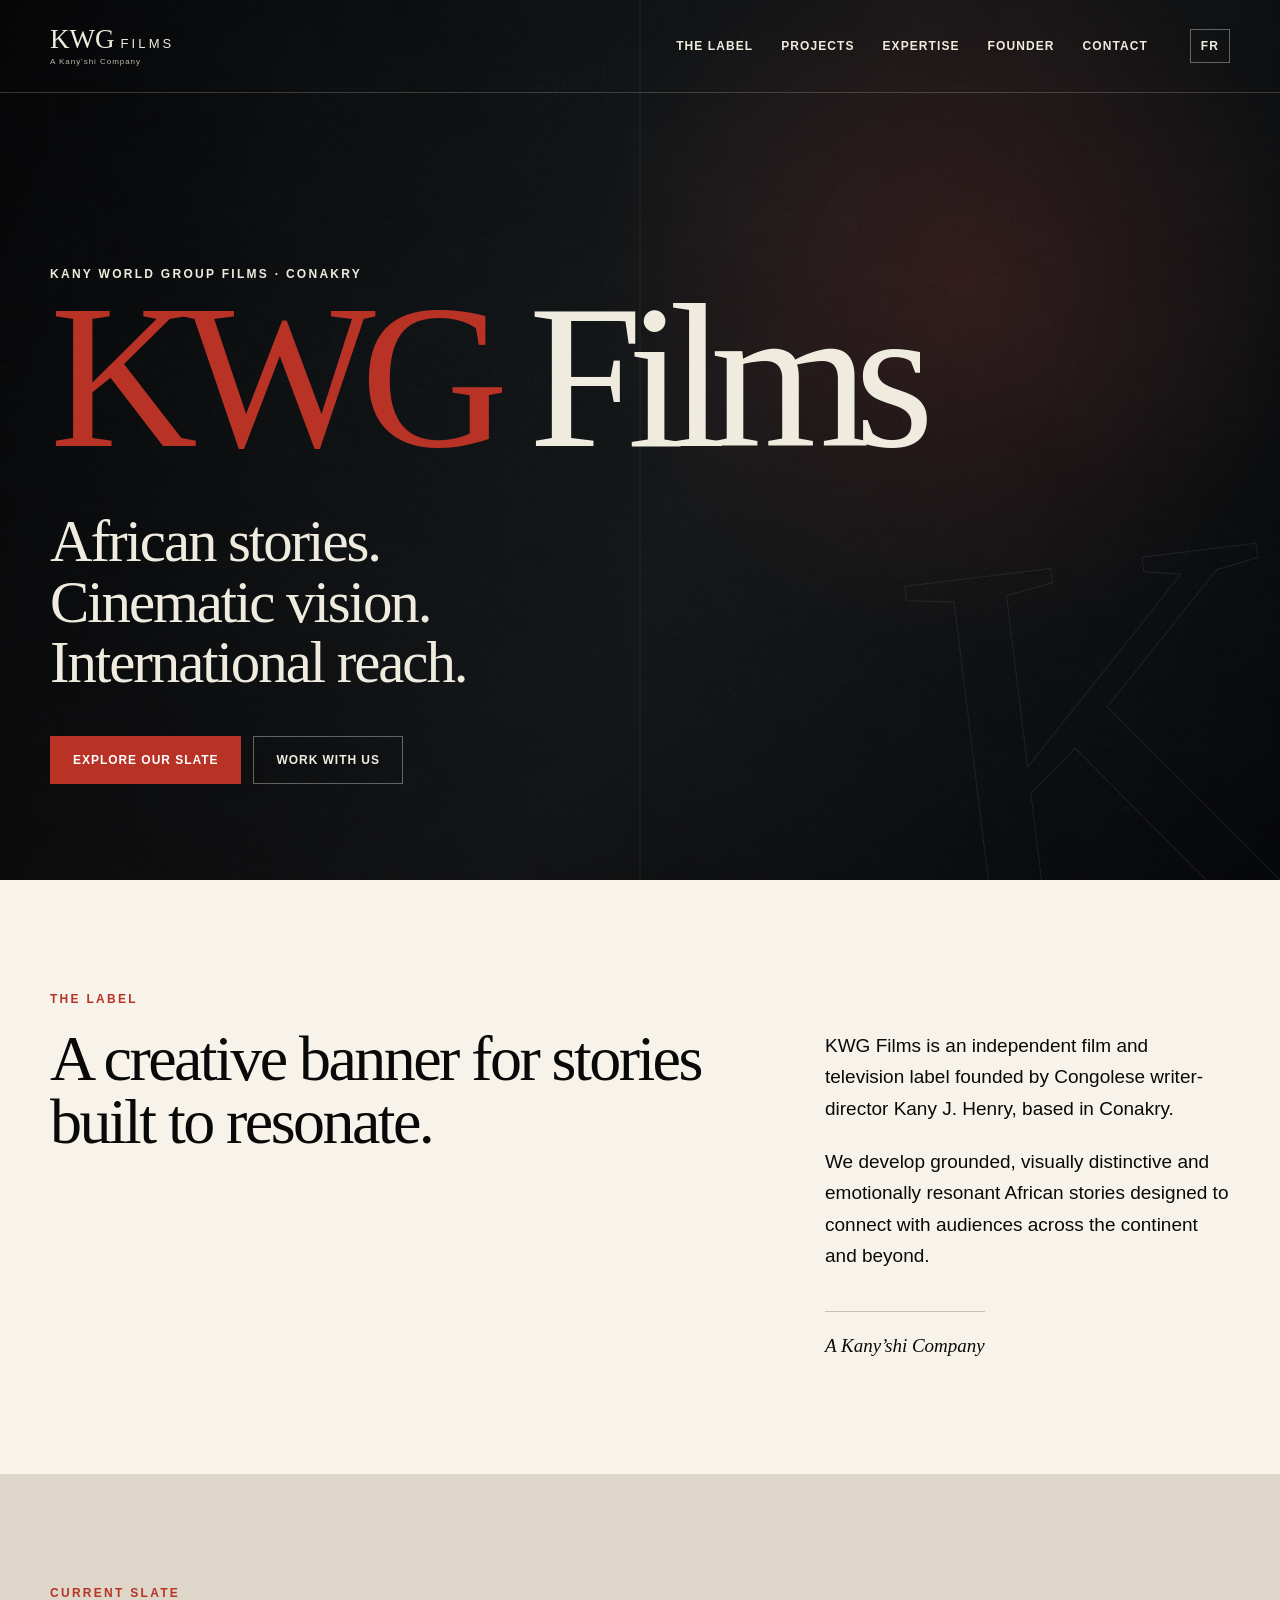
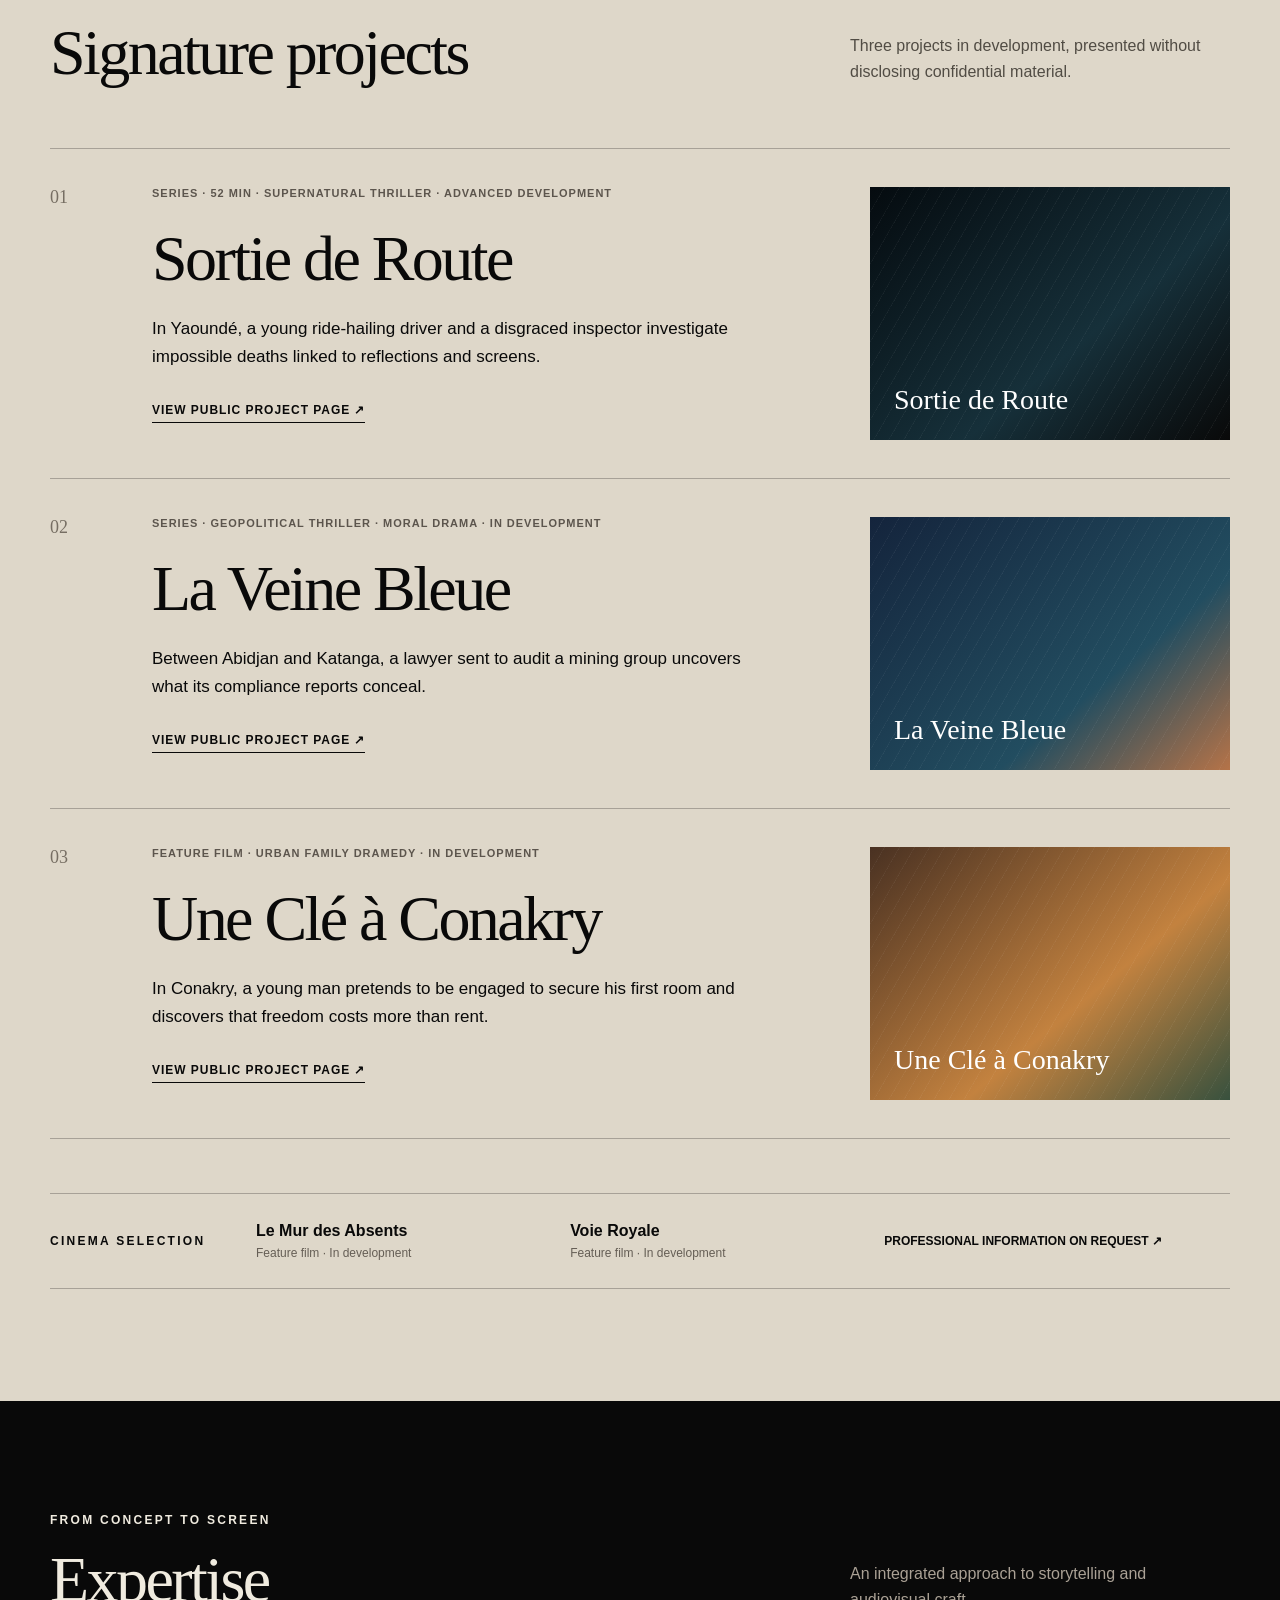
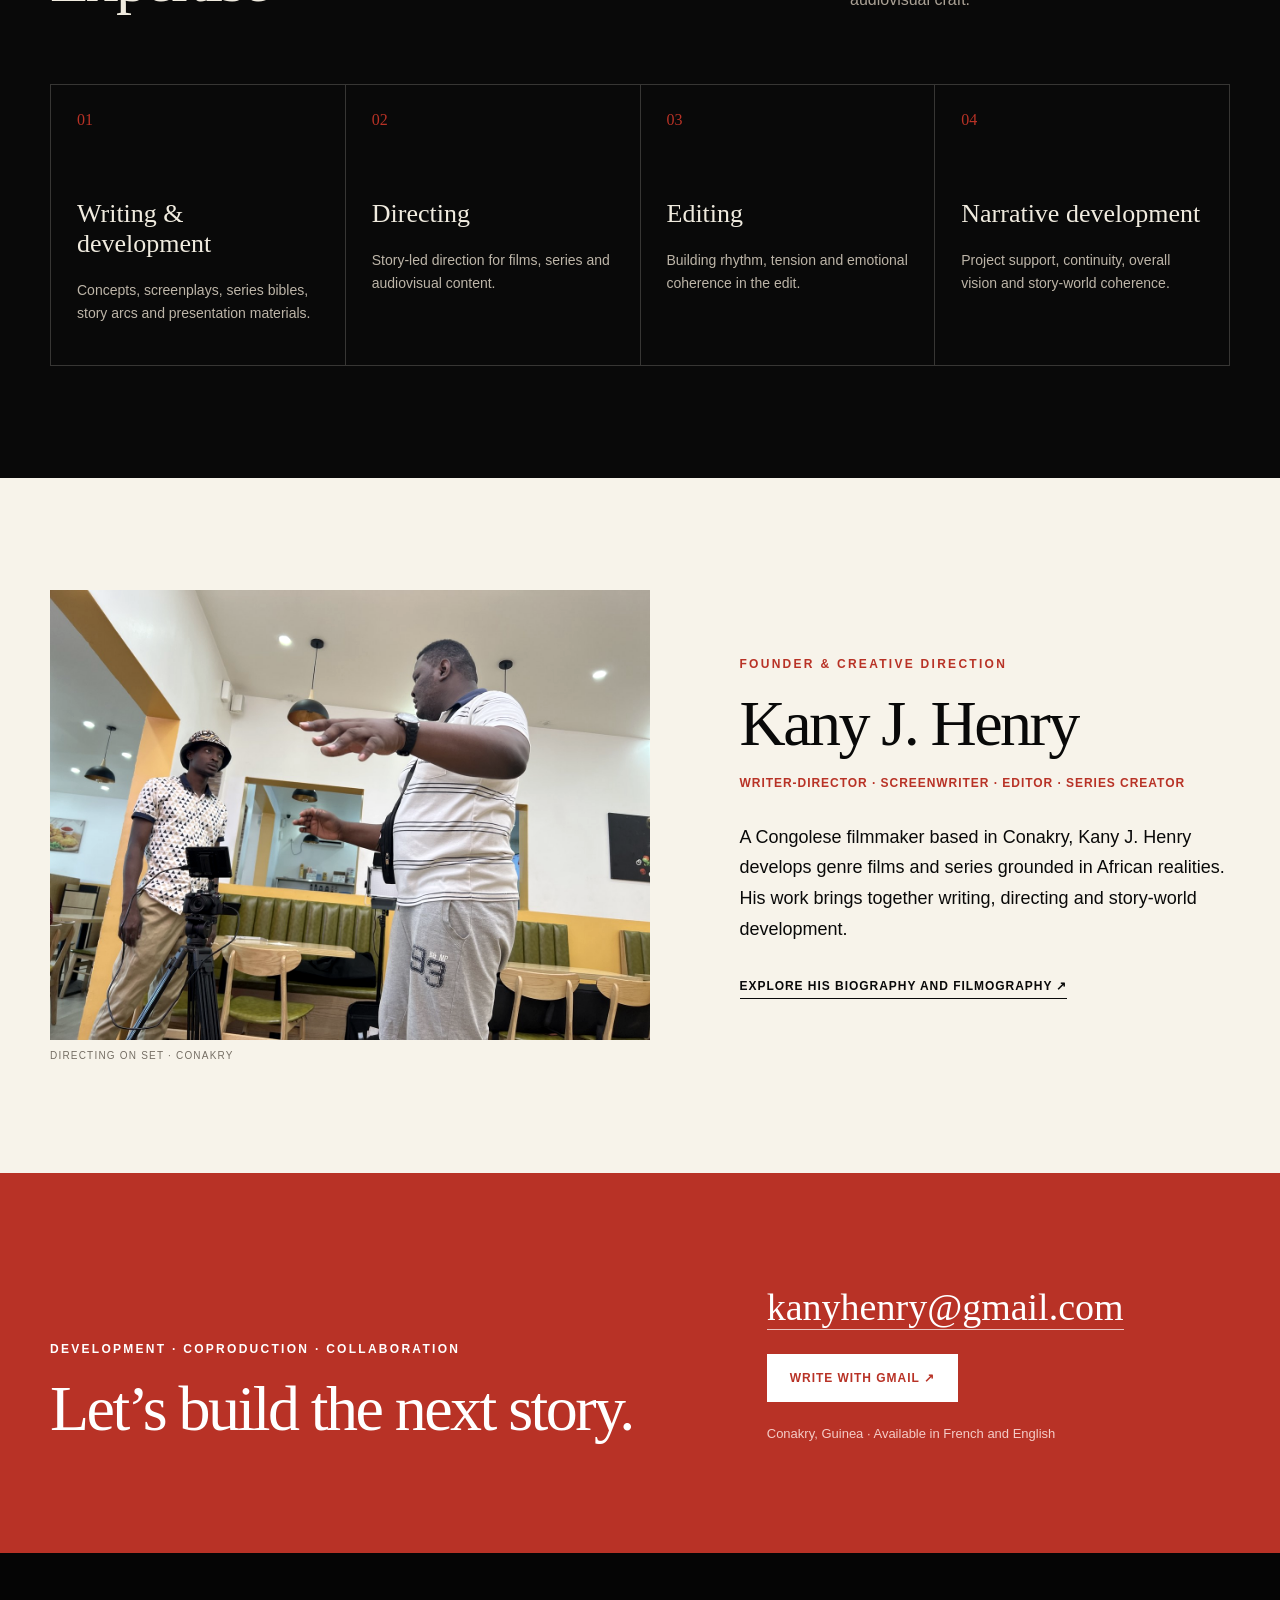
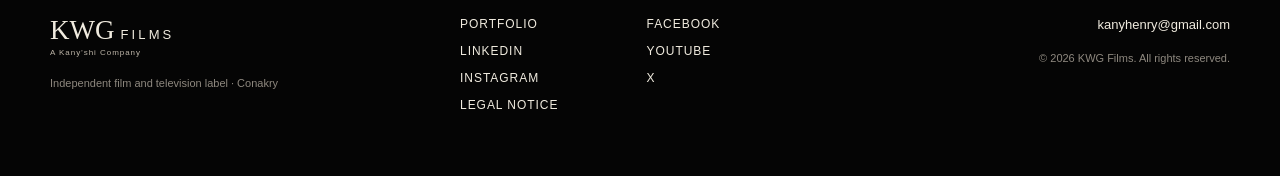
==== en/index.html @ 5e1394cd "Launch KWG Films official website" ====
<!doctype html>
<html lang="en">
<head>
  <meta charset="utf-8"><meta name="viewport" content="width=device-width,initial-scale=1">
  <title>KWG Films — African stories, cinematic vision</title>
  <meta name="description" content="Independent film and television label founded by Kany J. Henry in Conakry. Series, feature films and story development.">
  <link rel="canonical" href="https://kwgfilms.github.io/en/"><link rel="alternate" hreflang="fr" href="https://kwgfilms.github.io/"><link rel="alternate" hreflang="en" href="https://kwgfilms.github.io/en/"><link rel="alternate" hreflang="x-default" href="https://kwgfilms.github.io/">
  <meta property="og:title" content="KWG Films"><meta property="og:description" content="African stories. Cinematic vision. International reach."><meta property="og:type" content="website"><meta property="og:url" content="https://kwgfilms.github.io/en/"><meta property="og:image" content="https://kwgfilms.github.io/public/images/dark-texture.jpg"><meta property="og:locale" content="en_US"><meta name="twitter:card" content="summary_large_image">
  <link rel="icon" href="/favicon.svg" type="image/svg+xml"><link rel="stylesheet" href="/styles.css"><script defer src="/script.js"></script>
</head>
<body>
  <a class="skip-link" href="#main">Skip to content</a>
  <header class="site-header"><div class="shell nav-wrap"><a class="brand" href="/en/" aria-label="KWG Films"><strong>KWG</strong><span>FILMS</span><em>A Kany’shi Company</em></a><nav aria-label="Main navigation"><a href="#studio">The label</a><a href="#projects">Projects</a><a href="#expertise">Expertise</a><a href="#founder">Founder</a><a href="#contact">Contact</a></nav><a class="language" href="/" lang="fr">FR</a><button class="nav-toggle" type="button" aria-expanded="false" aria-controls="mobile-menu" aria-label="Open menu">☰</button></div><div class="mobile-menu" id="mobile-menu" hidden><a href="#studio">The label</a><a href="#projects">Projects</a><a href="#expertise">Expertise</a><a href="#founder">Founder</a><a href="#contact">Contact</a></div></header>
  <main id="main">
    <section class="hero"><div class="hero-grain" aria-hidden="true"></div><div class="shell hero-inner"><p class="eyebrow">Kany World Group Films · Conakry</p><h1><span>KWG</span> Films</h1><p class="hero-statement">African stories.<br>Cinematic vision.<br>International reach.</p><div class="hero-actions"><a class="button button-primary" href="#projects">Explore our slate</a><a class="button button-ghost" href="#contact">Work with us</a></div></div><div class="hero-mark" aria-hidden="true">K</div></section>
    <section class="intro section" id="studio"><div class="shell split-heading"><div><p class="eyebrow red">The label</p><h2>A creative banner for stories built to resonate.</h2></div><div class="intro-copy"><p>KWG Films is an independent film and television label founded by Congolese writer-director Kany J. Henry, based in Conakry.</p><p>We develop grounded, visually distinctive and emotionally resonant African stories designed to connect with audiences across the continent and beyond.</p><span class="signature">A Kany’shi Company</span></div></div></section>
    <section class="projects section" id="projects"><div class="shell"><div class="section-head"><div><p class="eyebrow red">Current slate</p><h2>Signature projects</h2></div><p>Three projects in development, presented without disclosing confidential material.</p></div><div class="project-list">
      <article class="project-card route"><div class="project-number">01</div><div class="project-content"><p class="project-meta">Series · 52 min · Supernatural thriller · Advanced development</p><h3>Sortie de Route</h3><p>In Yaoundé, a young ride-hailing driver and a disgraced inspector investigate impossible deaths linked to reflections and screens.</p><a href="https://kany4real.github.io/en/projects/sortie-de-route/">View public project page ↗</a></div><div class="project-art" aria-hidden="true"><span>Sortie de Route</span></div></article>
      <article class="project-card veine"><div class="project-number">02</div><div class="project-content"><p class="project-meta">Series · Geopolitical thriller · Moral drama · In development</p><h3>La Veine Bleue</h3><p>Between Abidjan and Katanga, a lawyer sent to audit a mining group uncovers what its compliance reports conceal.</p><a href="https://kany4real.github.io/en/projects/la-veine-bleue/">View public project page ↗</a></div><div class="project-art" aria-hidden="true"><span>La Veine Bleue</span></div></article>
      <article class="project-card conakry"><div class="project-number">03</div><div class="project-content"><p class="project-meta">Feature film · Urban family dramedy · In development</p><h3>Une Clé à Conakry</h3><p>In Conakry, a young man pretends to be engaged to secure his first room and discovers that freedom costs more than rent.</p><a href="https://kany4real.github.io/en/projects/une-cle-a-conakry/">View public project page ↗</a></div><div class="project-art" aria-hidden="true"><span>Une Clé à Conakry</span></div></article>
    </div><div class="secondary-slate"><p class="eyebrow">Cinema selection</p><div><strong>Le Mur des Absents</strong><span>Feature film · In development</span></div><div><strong>Voie Royale</strong><span>Feature film · In development</span></div><a href="mailto:kanyhenry@gmail.com?subject=Professional%20enquiry%20—%20KWG%20Films">Professional information on request ↗</a></div></div></section>
    <section class="expertise section" id="expertise"><div class="shell"><div class="section-head light"><div><p class="eyebrow">From concept to screen</p><h2>Expertise</h2></div><p>An integrated approach to storytelling and audiovisual craft.</p></div><div class="expertise-grid"><article><span>01</span><h3>Writing & development</h3><p>Concepts, screenplays, series bibles, story arcs and presentation materials.</p></article><article><span>02</span><h3>Directing</h3><p>Story-led direction for films, series and audiovisual content.</p></article><article><span>03</span><h3>Editing</h3><p>Building rhythm, tension and emotional coherence in the edit.</p></article><article><span>04</span><h3>Narrative development</h3><p>Project support, continuity, overall vision and story-world coherence.</p></article></div></div></section>
    <section class="founder section" id="founder"><div class="shell founder-grid"><figure class="founder-image"><img src="/public/images/kany-on-set.jpg" alt="Kany J. Henry directing a scene on set"><figcaption>Directing on set · Conakry</figcaption></figure><div class="founder-copy"><p class="eyebrow red">Founder & creative direction</p><h2>Kany J. Henry</h2><p class="founder-role">Writer-director · Screenwriter · Editor · Series creator</p><p>A Congolese filmmaker based in Conakry, Kany J. Henry develops genre films and series grounded in African realities. His work brings together writing, directing and story-world development.</p><a class="text-link" href="https://kany4real.github.io/en/about/">Explore his biography and filmography ↗</a></div></div></section>
    <section class="contact section" id="contact"><div class="shell contact-grid"><div><p class="eyebrow">Development · Coproduction · Collaboration</p><h2>Let’s build the next story.</h2></div><div class="contact-actions"><a class="contact-mail" href="mailto:kanyhenry@gmail.com">kanyhenry@gmail.com</a><a class="button button-light" href="https://mail.google.com/mail/?view=cm&fs=1&to=kanyhenry@gmail.com" target="_blank" rel="noreferrer">Write with Gmail ↗</a><p>Conakry, Guinea · Available in French and English</p></div></div></section>
  </main>
  <footer><div class="shell footer-grid"><div><a class="brand footer-brand" href="/en/"><strong>KWG</strong><span>FILMS</span><em>A Kany’shi Company</em></a><p>Independent film and television label · Conakry</p></div><div class="footer-links"><a href="https://kany4real.github.io/en/">Portfolio</a><a href="https://www.facebook.com/kany4real/">Facebook</a><a href="https://www.linkedin.com/in/kanyjhenry/">LinkedIn</a><a href="https://www.youtube.com/@kany4real">YouTube</a><a href="https://www.instagram.com/kany4real/">Instagram</a><a href="https://x.com/kany4real">X</a><a href="/en/legal/">Legal notice</a></div><div class="footer-meta"><a href="mailto:kanyhenry@gmail.com">kanyhenry@gmail.com</a><p>© 2026 KWG Films. All rights reserved.</p></div></div></footer>
</body>
</html>
---- styles.css ----
:root { --ink:#090909; --coal:#121212; --ivory:#f0ebdf; --paper:#f7f3ea; --red:#b83226; --copper:#b57348; --line:rgba(240,235,223,.2); }
* { box-sizing:border-box; }
html { scroll-behavior:smooth; }
body { margin:0; background:var(--paper); color:var(--ink); font-family:Arial,Helvetica,sans-serif; }
a { color:inherit; text-decoration:none; }
.shell { width:min(1180px,calc(100% - 48px)); margin:0 auto; }
.section { padding:112px 0; }
.eyebrow { margin:0 0 22px; font-size:12px; font-weight:700; letter-spacing:.19em; text-transform:uppercase; }
.eyebrow.red { color:var(--red); }
h1,h2,h3,p { margin-top:0; }
h2 { margin-bottom:0; font-family:Georgia,"Times New Roman",serif; font-size:clamp(42px,5vw,74px); font-weight:400; line-height:.98; letter-spacing:-.04em; }
.skip-link { position:fixed; left:16px; top:-80px; z-index:99; padding:12px 16px; background:var(--ivory); color:var(--ink); }
.skip-link:focus { top:16px; }
.site-header { position:absolute; inset:0 0 auto; z-index:20; color:var(--ivory); border-bottom:1px solid var(--line); }
.nav-wrap { min-height:92px; display:flex; align-items:center; gap:42px; }
.brand { position:relative; display:grid; grid-template-columns:auto auto; align-items:baseline; column-gap:6px; line-height:1; }
.brand strong { font-family:Georgia,"Times New Roman",serif; font-size:27px; font-weight:400; }
.brand span { font-size:13px; letter-spacing:.24em; }
.brand em { grid-column:1 / -1; margin-top:5px; font-size:8px; font-style:normal; letter-spacing:.12em; color:#bdb5a8; }
nav { display:flex; gap:28px; margin-left:auto; }
nav a,.language { position:relative; font-size:12px; font-weight:700; letter-spacing:.09em; text-transform:uppercase; }
nav a::after { content:""; position:absolute; left:0; bottom:-7px; width:0; height:1px; background:var(--red); transition:width .25s ease; }
nav a:hover::after,nav a:focus-visible::after { width:100%; }
.language { border:1px solid rgba(255,255,255,.35); padding:9px 10px; }
.nav-toggle { display:none; width:44px; height:44px; border:1px solid rgba(255,255,255,.35); background:transparent; color:white; font-size:20px; cursor:pointer; }
.mobile-menu { display:none; }
.hero { position:relative; min-height:880px; overflow:hidden; display:flex; align-items:flex-end; padding:160px 0 96px; color:var(--ivory); background:radial-gradient(circle at 75% 32%,rgba(184,50,38,.19),transparent 32%),linear-gradient(115deg,#050505 0%,#111 55%,#050505 100%); }
.hero::before { content:""; position:absolute; inset:0; opacity:.2; background-image:url('/public/images/dark-texture.jpg'); background-size:cover; mix-blend-mode:screen; }
.hero::after { content:""; position:absolute; inset:0; background:linear-gradient(90deg,transparent 49.9%,rgba(255,255,255,.06) 50%,transparent 50.1%); }
.hero-grain { position:absolute; inset:0; opacity:.18; background-image:repeating-linear-gradient(115deg,transparent 0 7px,rgba(255,255,255,.035) 8px); }
.hero-inner { position:relative; z-index:2; }
.hero h1 { margin:0; font-family:Georgia,"Times New Roman",serif; font-size:clamp(86px,16vw,220px); font-weight:400; line-height:.72; letter-spacing:-.075em; }
.hero h1 span { color:var(--red); }
.hero-statement { margin:62px 0 0; max-width:760px; font-family:Georgia,"Times New Roman",serif; font-size:clamp(32px,4.6vw,66px); line-height:1.03; letter-spacing:-.035em; }
.hero-actions { display:flex; flex-wrap:wrap; gap:12px; margin-top:42px; }
.button { display:inline-flex; min-height:48px; align-items:center; justify-content:center; padding:0 22px; border:1px solid transparent; font-size:12px; font-weight:700; letter-spacing:.08em; text-transform:uppercase; transition:all .25s ease; }
.button-primary { background:var(--red); color:white; }
.button-primary:hover { background:#d14335; }
.button-ghost { border-color:rgba(255,255,255,.35); }
.button-ghost:hover { background:var(--ivory); color:var(--ink); }
.hero-mark { position:absolute; right:-.06em; bottom:-.25em; font-family:Georgia,serif; font-size:560px; line-height:1; color:transparent; -webkit-text-stroke:1px rgba(255,255,255,.08); transform:rotate(-7deg); }
.split-heading { display:grid; grid-template-columns:1.25fr .75fr; gap:100px; align-items:start; }
.intro-copy { padding-top:38px; font-size:19px; line-height:1.65; }
.intro-copy p { margin-bottom:22px; }
.signature { display:inline-block; margin-top:18px; padding-top:18px; border-top:1px solid #c8c0b3; font-family:Georgia,serif; font-style:italic; }
.projects { background:#ded7c9; }
.section-head { display:grid; grid-template-columns:1fr 380px; gap:70px; align-items:end; margin-bottom:64px; }
.section-head>p { margin:0; color:#514c44; font-size:16px; line-height:1.6; }
.project-list { border-top:1px solid rgba(0,0,0,.25); }
.project-card { position:relative; display:grid; grid-template-columns:70px 1fr 360px; gap:32px; min-height:330px; padding:38px 0; border-bottom:1px solid rgba(0,0,0,.25); overflow:hidden; }
.project-number { font-family:Georgia,serif; font-size:18px; color:#766e63; }
.project-content { position:relative; z-index:2; max-width:590px; }
.project-meta { margin-bottom:28px; color:#5c554d; font-size:11px; font-weight:700; letter-spacing:.09em; text-transform:uppercase; }
.project-card h3 { margin-bottom:24px; font-family:Georgia,serif; font-size:clamp(40px,5vw,68px); font-weight:400; line-height:1; letter-spacing:-.04em; }
.project-content>p:not(.project-meta) { max-width:590px; margin-bottom:30px; font-size:17px; line-height:1.6; }
.project-content a,.text-link { font-size:12px; font-weight:700; letter-spacing:.08em; text-transform:uppercase; border-bottom:1px solid currentColor; padding-bottom:5px; }
.project-art { position:relative; min-height:250px; display:flex; align-items:flex-end; padding:24px; color:white; isolation:isolate; overflow:hidden; }
.project-art::before { content:""; position:absolute; inset:0; z-index:-2; background:#121212; }
.project-art::after { content:""; position:absolute; inset:0; z-index:-1; background:repeating-linear-gradient(120deg,transparent 0 12px,rgba(255,255,255,.07) 13px); }
.project-art span { font-family:Georgia,serif; font-size:28px; }
.route .project-art::before { background:linear-gradient(140deg,#050b0f,#16303a 60%,#090909); }
.veine .project-art::before { background:linear-gradient(140deg,#14243c,#224d60 65%,#b57348); }
.conakry .project-art::before { background:linear-gradient(140deg,#493122,#c3823f 60%,#38513e); }
.secondary-slate { display:grid; grid-template-columns:180px 1fr 1fr 1.2fr; gap:26px; align-items:center; margin-top:54px; padding:28px 0; border-top:1px solid rgba(0,0,0,.25); border-bottom:1px solid rgba(0,0,0,.25); }
.secondary-slate p { margin:0; }
.secondary-slate div { display:grid; gap:6px; }
.secondary-slate span { color:#655e55; font-size:12px; }
.secondary-slate a { font-size:12px; font-weight:700; line-height:1.5; text-transform:uppercase; }
.expertise { background:var(--ink); color:var(--ivory); }
.section-head.light>p { color:#aaa195; }
.expertise-grid { display:grid; grid-template-columns:repeat(4,1fr); margin-top:72px; border-top:1px solid var(--line); border-left:1px solid var(--line); }
.expertise-grid article { min-height:280px; padding:26px; border-right:1px solid var(--line); border-bottom:1px solid var(--line); }
.expertise-grid span { color:var(--red); font-family:Georgia,serif; }
.expertise-grid h3 { margin:70px 0 20px; font-family:Georgia,serif; font-size:26px; font-weight:400; }
.expertise-grid p { color:#bdb5a8; font-size:14px; line-height:1.65; }
.founder { background:var(--paper); }
.founder-grid { display:grid; grid-template-columns:1.1fr .9fr; gap:90px; align-items:center; }
.founder-image { margin:0; }
.founder-image img { display:block; width:100%; aspect-ratio:4/3; object-fit:cover; filter:saturate(.78) contrast(1.05); }
.founder-image figcaption { margin-top:10px; color:#756e64; font-size:10px; letter-spacing:.12em; text-transform:uppercase; }
.founder-copy h2 { margin-bottom:20px; }
.founder-role { color:var(--red); font-size:12px; font-weight:700; letter-spacing:.08em; text-transform:uppercase; }
.founder-copy>p:not(.eyebrow):not(.founder-role) { margin:32px 0; font-size:18px; line-height:1.7; }
.contact { background:var(--red); color:white; }
.contact-grid { display:grid; grid-template-columns:1.15fr .85fr; gap:90px; align-items:end; }
.contact h2 { max-width:700px; }
.contact-actions { display:flex; flex-direction:column; align-items:flex-start; gap:24px; }
.contact-mail { font-family:Georgia,serif; font-size:clamp(24px,3vw,38px); border-bottom:1px solid rgba(255,255,255,.7); }
.button-light { background:white; color:var(--red); }
.contact-actions p { margin:0; color:#f4ccc7; font-size:13px; }
footer { padding:64px 0; background:#050505; color:var(--ivory); }
.footer-grid { display:grid; grid-template-columns:1fr 1fr 1fr; gap:50px; }
.footer-brand { display:inline-grid; }
.footer-grid>div>p { margin:20px 0 0; color:#8e887f; font-size:11px; }
.footer-links { display:grid; grid-template-columns:repeat(2,1fr); gap:13px; align-content:start; font-size:12px; text-transform:uppercase; letter-spacing:.08em; }
.footer-meta { text-align:right; font-size:13px; }
.legal-page { min-height:70vh; padding:170px 0 100px; background:var(--paper); }
.legal-page .shell { max-width:850px; }
.legal-page h1 { margin:0 0 38px; font-family:Georgia,"Times New Roman",serif; font-size:clamp(52px,8vw,96px); font-weight:400; letter-spacing:-.05em; }
.legal-page h2 { margin:54px 0 18px; font-size:32px; }
.legal-page p,.legal-page li { font-size:16px; line-height:1.75; }
.legal-page a { border-bottom:1px solid currentColor; }
.simple-header { position:relative; background:#080808; }
.error-page { min-height:100vh; display:grid; place-items:center; background:#080808; color:var(--ivory); text-align:center; }
.error-page h1 { margin:0; font-family:Georgia,serif; font-size:clamp(100px,22vw,260px); font-weight:400; color:var(--red); }
.error-page p { font-family:Georgia,serif; font-size:28px; }

@media (max-width:900px) {
  .shell { width:min(100% - 32px,720px); }
  .section { padding:82px 0; }
  nav { display:none; }
  .language { margin-left:auto; }
  .nav-toggle { display:block; }
  .mobile-menu { position:fixed; inset:92px 0 auto; z-index:19; padding:28px 24px 38px; background:#080808; border-bottom:1px solid rgba(255,255,255,.15); }
  .mobile-menu:not([hidden]) { display:grid; gap:22px; }
  .mobile-menu a { color:var(--ivory); font-family:Georgia,serif; font-size:26px; }
  .hero { min-height:760px; }
  .split-heading,.founder-grid,.contact-grid { grid-template-columns:1fr; gap:52px; }
  .section-head { grid-template-columns:1fr; gap:24px; align-items:start; }
  .project-card { grid-template-columns:46px 1fr; }
  .project-art { grid-column:2; }
  .secondary-slate { grid-template-columns:1fr 1fr; }
  .secondary-slate .eyebrow,.secondary-slate a { grid-column:1/-1; }
  .expertise-grid { grid-template-columns:repeat(2,1fr); }
  .footer-grid { grid-template-columns:1fr 1fr; }
  .footer-meta { grid-column:1/-1; text-align:left; }
}

@media (max-width:560px) {
  .shell { width:calc(100% - 28px); }
  .nav-wrap { min-height:78px; }
  .mobile-menu { inset-block-start:78px; }
  .brand strong { font-size:23px; }
  .hero { min-height:700px; padding-bottom:58px; }
  .hero h1 { font-size:clamp(72px,25vw,120px); line-height:.82; }
  .hero-statement { margin-top:42px; }
  .hero-actions { flex-direction:column; align-items:stretch; }
  .project-card { grid-template-columns:1fr; gap:16px; }
  .project-number,.project-art { grid-column:1; }
  .project-art { min-height:210px; }
  .secondary-slate { grid-template-columns:1fr; }
  .secondary-slate .eyebrow,.secondary-slate a { grid-column:1; }
  .expertise-grid { grid-template-columns:1fr; }
  .expertise-grid article { min-height:230px; }
  .expertise-grid h3 { margin-top:48px; }
  .footer-grid { grid-template-columns:1fr; }
  .footer-meta { grid-column:auto; }
}

@media (prefers-reduced-motion:reduce) { html { scroll-behavior:auto; } * { transition:none !important; } }
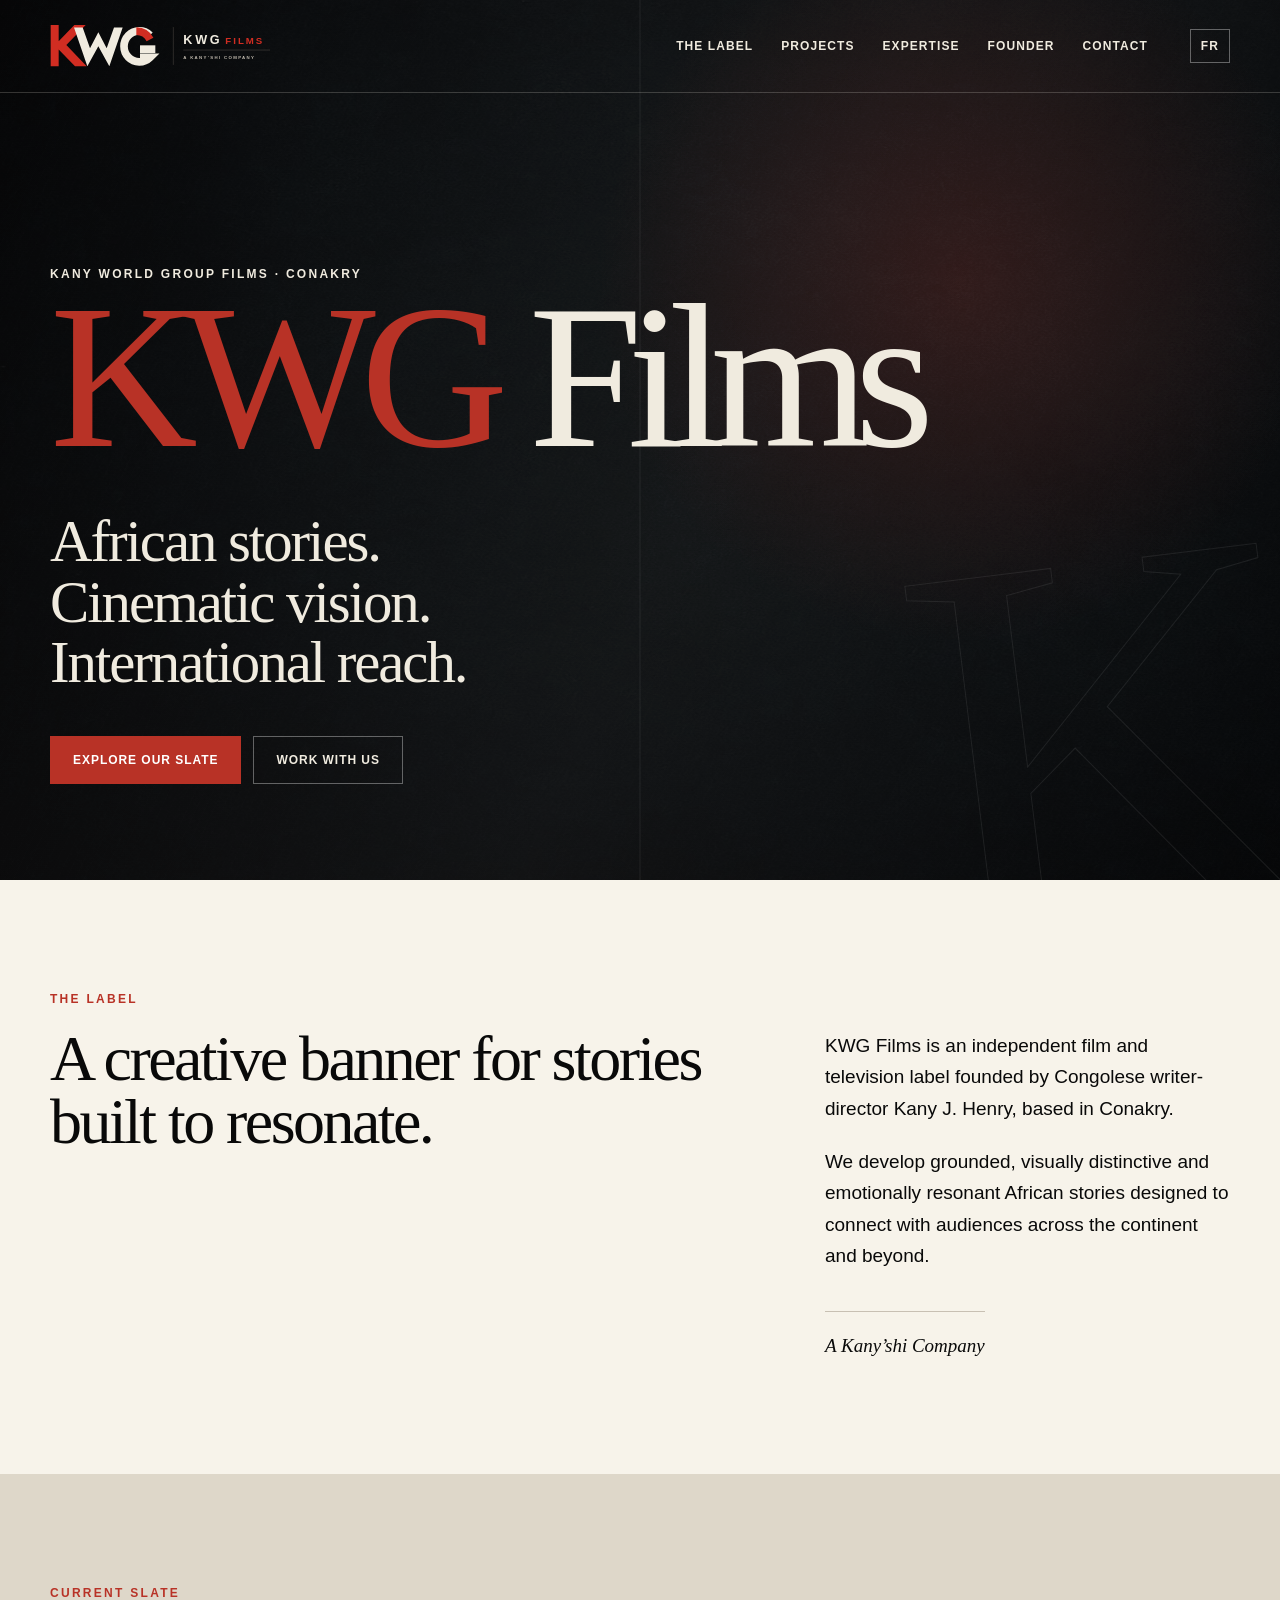
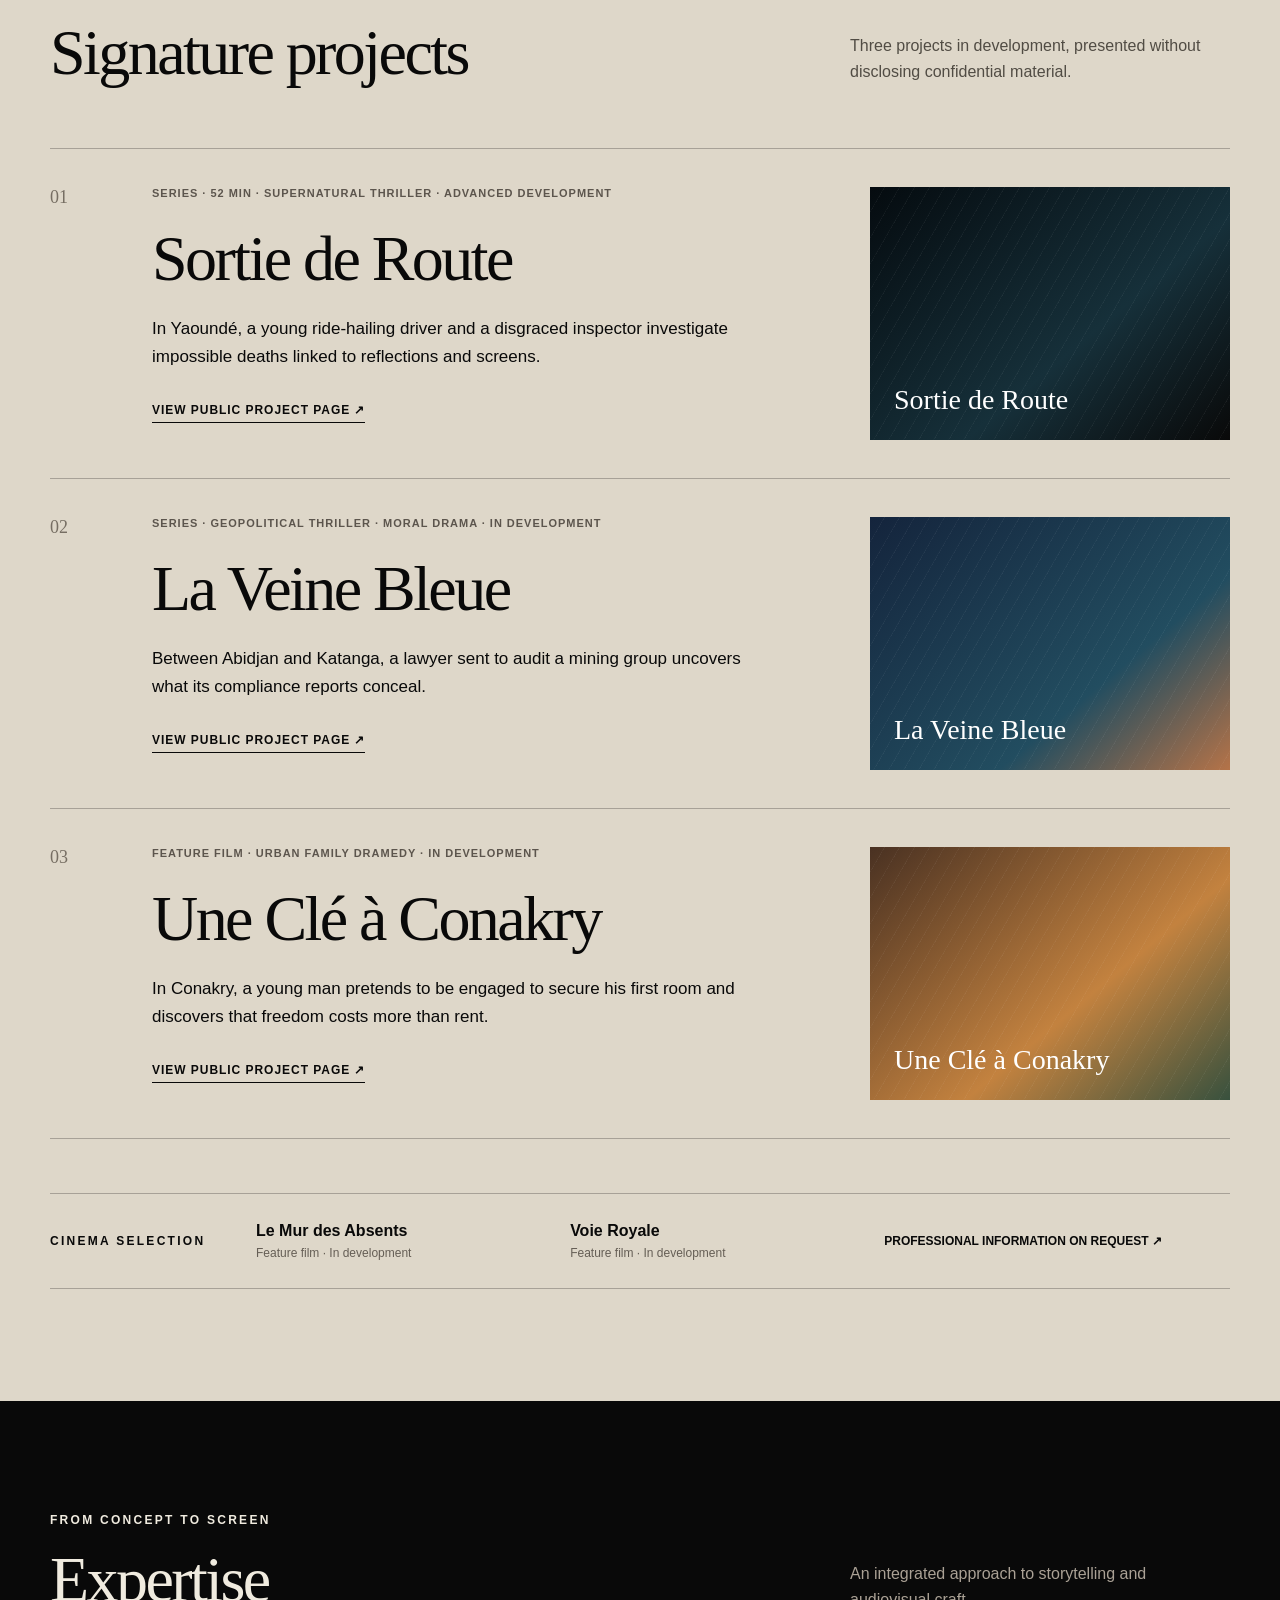
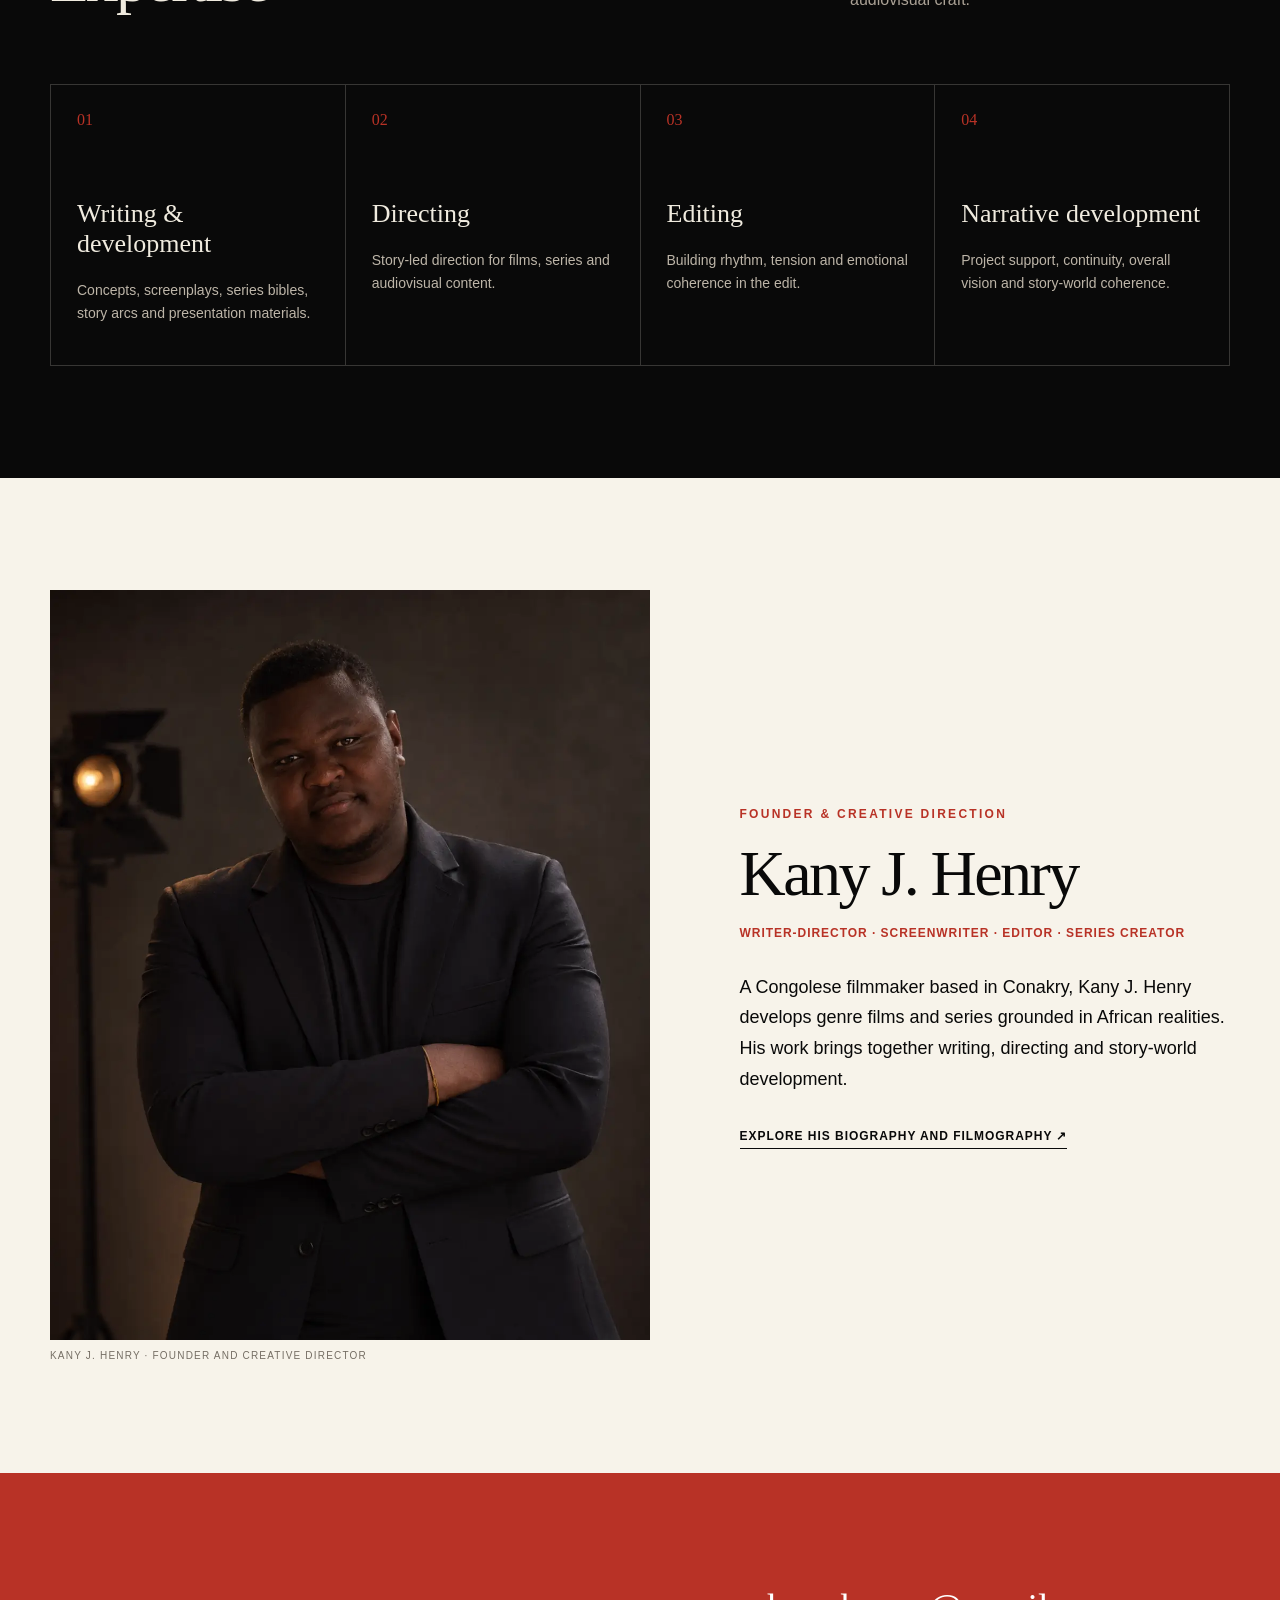
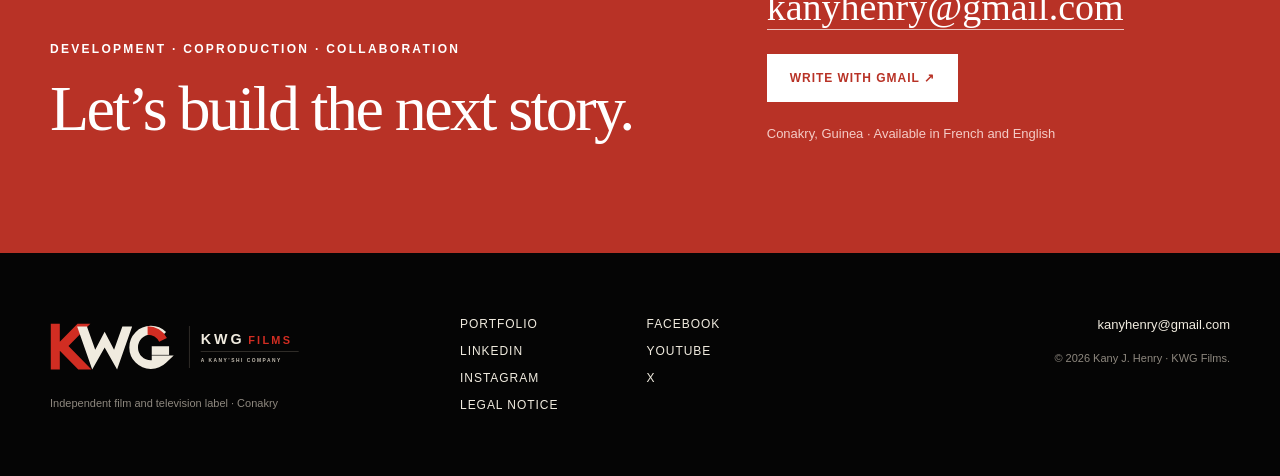
==== commit 6547a8e9: "Add KWG identity legal status and founder portrait" ====
--- a/en/index.html
+++ b/en/index.html
@@ -10,7 +10,7 @@
 </head>
 <body>
   <a class="skip-link" href="#main">Skip to content</a>
-  <header class="site-header"><div class="shell nav-wrap"><a class="brand" href="/en/" aria-label="KWG Films"><strong>KWG</strong><span>FILMS</span><em>A Kany’shi Company</em></a><nav aria-label="Main navigation"><a href="#studio">The label</a><a href="#projects">Projects</a><a href="#expertise">Expertise</a><a href="#founder">Founder</a><a href="#contact">Contact</a></nav><a class="language" href="/" lang="fr">FR</a><button class="nav-toggle" type="button" aria-expanded="false" aria-controls="mobile-menu" aria-label="Open menu">☰</button></div><div class="mobile-menu" id="mobile-menu" hidden><a href="#studio">The label</a><a href="#projects">Projects</a><a href="#expertise">Expertise</a><a href="#founder">Founder</a><a href="#contact">Contact</a></div></header>
+  <header class="site-header"><div class="shell nav-wrap"><a class="brand brand-image" href="/en/" aria-label="KWG Films"><img src="/kwg-logo.svg" alt="KWG Films — A Kany’shi Company"></a><nav aria-label="Main navigation"><a href="#studio">The label</a><a href="#projects">Projects</a><a href="#expertise">Expertise</a><a href="#founder">Founder</a><a href="#contact">Contact</a></nav><a class="language" href="/" lang="fr">FR</a><button class="nav-toggle" type="button" aria-expanded="false" aria-controls="mobile-menu" aria-label="Open menu">☰</button></div><div class="mobile-menu" id="mobile-menu" hidden><a href="#studio">The label</a><a href="#projects">Projects</a><a href="#expertise">Expertise</a><a href="#founder">Founder</a><a href="#contact">Contact</a></div></header>
   <main id="main">
     <section class="hero"><div class="hero-grain" aria-hidden="true"></div><div class="shell hero-inner"><p class="eyebrow">Kany World Group Films · Conakry</p><h1><span>KWG</span> Films</h1><p class="hero-statement">African stories.<br>Cinematic vision.<br>International reach.</p><div class="hero-actions"><a class="button button-primary" href="#projects">Explore our slate</a><a class="button button-ghost" href="#contact">Work with us</a></div></div><div class="hero-mark" aria-hidden="true">K</div></section>
     <section class="intro section" id="studio"><div class="shell split-heading"><div><p class="eyebrow red">The label</p><h2>A creative banner for stories built to resonate.</h2></div><div class="intro-copy"><p>KWG Films is an independent film and television label founded by Congolese writer-director Kany J. Henry, based in Conakry.</p><p>We develop grounded, visually distinctive and emotionally resonant African stories designed to connect with audiences across the continent and beyond.</p><span class="signature">A Kany’shi Company</span></div></div></section>
@@ -20,9 +20,9 @@
       <article class="project-card conakry"><div class="project-number">03</div><div class="project-content"><p class="project-meta">Feature film · Urban family dramedy · In development</p><h3>Une Clé à Conakry</h3><p>In Conakry, a young man pretends to be engaged to secure his first room and discovers that freedom costs more than rent.</p><a href="https://kany4real.github.io/en/projects/une-cle-a-conakry/">View public project page ↗</a></div><div class="project-art" aria-hidden="true"><span>Une Clé à Conakry</span></div></article>
     </div><div class="secondary-slate"><p class="eyebrow">Cinema selection</p><div><strong>Le Mur des Absents</strong><span>Feature film · In development</span></div><div><strong>Voie Royale</strong><span>Feature film · In development</span></div><a href="mailto:kanyhenry@gmail.com?subject=Professional%20enquiry%20—%20KWG%20Films">Professional information on request ↗</a></div></div></section>
     <section class="expertise section" id="expertise"><div class="shell"><div class="section-head light"><div><p class="eyebrow">From concept to screen</p><h2>Expertise</h2></div><p>An integrated approach to storytelling and audiovisual craft.</p></div><div class="expertise-grid"><article><span>01</span><h3>Writing & development</h3><p>Concepts, screenplays, series bibles, story arcs and presentation materials.</p></article><article><span>02</span><h3>Directing</h3><p>Story-led direction for films, series and audiovisual content.</p></article><article><span>03</span><h3>Editing</h3><p>Building rhythm, tension and emotional coherence in the edit.</p></article><article><span>04</span><h3>Narrative development</h3><p>Project support, continuity, overall vision and story-world coherence.</p></article></div></div></section>
-    <section class="founder section" id="founder"><div class="shell founder-grid"><figure class="founder-image"><img src="/public/images/kany-on-set.jpg" alt="Kany J. Henry directing a scene on set"><figcaption>Directing on set · Conakry</figcaption></figure><div class="founder-copy"><p class="eyebrow red">Founder & creative direction</p><h2>Kany J. Henry</h2><p class="founder-role">Writer-director · Screenwriter · Editor · Series creator</p><p>A Congolese filmmaker based in Conakry, Kany J. Henry develops genre films and series grounded in African realities. His work brings together writing, directing and story-world development.</p><a class="text-link" href="https://kany4real.github.io/en/about/">Explore his biography and filmography ↗</a></div></div></section>
+    <section class="founder section" id="founder"><div class="shell founder-grid"><figure class="founder-image founder-portrait"><img src="/public/images/kany-portrait.webp" alt="Professional portrait of Kany J. Henry"><figcaption>Kany J. Henry · Founder and creative director</figcaption></figure><div class="founder-copy"><p class="eyebrow red">Founder & creative direction</p><h2>Kany J. Henry</h2><p class="founder-role">Writer-director · Screenwriter · Editor · Series creator</p><p>A Congolese filmmaker based in Conakry, Kany J. Henry develops genre films and series grounded in African realities. His work brings together writing, directing and story-world development.</p><a class="text-link" href="https://kany4real.github.io/en/about/">Explore his biography and filmography ↗</a></div></div></section>
     <section class="contact section" id="contact"><div class="shell contact-grid"><div><p class="eyebrow">Development · Coproduction · Collaboration</p><h2>Let’s build the next story.</h2></div><div class="contact-actions"><a class="contact-mail" href="mailto:kanyhenry@gmail.com">kanyhenry@gmail.com</a><a class="button button-light" href="https://mail.google.com/mail/?view=cm&fs=1&to=kanyhenry@gmail.com" target="_blank" rel="noreferrer">Write with Gmail ↗</a><p>Conakry, Guinea · Available in French and English</p></div></div></section>
   </main>
-  <footer><div class="shell footer-grid"><div><a class="brand footer-brand" href="/en/"><strong>KWG</strong><span>FILMS</span><em>A Kany’shi Company</em></a><p>Independent film and television label · Conakry</p></div><div class="footer-links"><a href="https://kany4real.github.io/en/">Portfolio</a><a href="https://www.facebook.com/kany4real/">Facebook</a><a href="https://www.linkedin.com/in/kanyjhenry/">LinkedIn</a><a href="https://www.youtube.com/@kany4real">YouTube</a><a href="https://www.instagram.com/kany4real/">Instagram</a><a href="https://x.com/kany4real">X</a><a href="/en/legal/">Legal notice</a></div><div class="footer-meta"><a href="mailto:kanyhenry@gmail.com">kanyhenry@gmail.com</a><p>© 2026 KWG Films. All rights reserved.</p></div></div></footer>
+  <footer><div class="shell footer-grid"><div><a class="brand brand-image footer-brand" href="/en/"><img src="/kwg-logo.svg" alt="KWG Films — A Kany’shi Company"></a><p>Independent film and television label · Conakry</p></div><div class="footer-links"><a href="https://kany4real.github.io/en/">Portfolio</a><a href="https://www.facebook.com/kany4real/">Facebook</a><a href="https://www.linkedin.com/in/kanyjhenry/">LinkedIn</a><a href="https://www.youtube.com/@kany4real">YouTube</a><a href="https://www.instagram.com/kany4real/">Instagram</a><a href="https://x.com/kany4real">X</a><a href="/en/legal/">Legal notice</a></div><div class="footer-meta"><a href="mailto:kanyhenry@gmail.com">kanyhenry@gmail.com</a><p>© 2026 Kany J. Henry · KWG Films.</p></div></div></footer>
 </body>
 </html>
--- a/styles.css
+++ b/styles.css
@@ -17,6 +17,8 @@
 .brand strong { font-family:Georgia,"Times New Roman",serif; font-size:27px; font-weight:400; }
 .brand span { font-size:13px; letter-spacing:.24em; }
 .brand em { grid-column:1 / -1; margin-top:5px; font-size:8px; font-style:normal; letter-spacing:.12em; color:#bdb5a8; }
+.brand-image { display:block; width:230px; line-height:0; }
+.brand-image img { display:block; width:100%; height:auto; }
 nav { display:flex; gap:28px; margin-left:auto; }
 nav a,.language { position:relative; font-size:12px; font-weight:700; letter-spacing:.09em; text-transform:uppercase; }
 nav a::after { content:""; position:absolute; left:0; bottom:-7px; width:0; height:1px; background:var(--red); transition:width .25s ease; }
@@ -77,6 +79,7 @@
 .founder-grid { display:grid; grid-template-columns:1.1fr .9fr; gap:90px; align-items:center; }
 .founder-image { margin:0; }
 .founder-image img { display:block; width:100%; aspect-ratio:4/3; object-fit:cover; filter:saturate(.78) contrast(1.05); }
+.founder-portrait img { aspect-ratio:4/5; object-position:center top; filter:saturate(.88) contrast(1.04); }
 .founder-image figcaption { margin-top:10px; color:#756e64; font-size:10px; letter-spacing:.12em; text-transform:uppercase; }
 .founder-copy h2 { margin-bottom:20px; }
 .founder-role { color:var(--red); font-size:12px; font-weight:700; letter-spacing:.08em; text-transform:uppercase; }
@@ -91,6 +94,7 @@
 footer { padding:64px 0; background:#050505; color:var(--ivory); }
 .footer-grid { display:grid; grid-template-columns:1fr 1fr 1fr; gap:50px; }
 .footer-brand { display:inline-grid; }
+.footer-brand.brand-image { display:block; width:260px; }
 .footer-grid>div>p { margin:20px 0 0; color:#8e887f; font-size:11px; }
 .footer-links { display:grid; grid-template-columns:repeat(2,1fr); gap:13px; align-content:start; font-size:12px; text-transform:uppercase; letter-spacing:.08em; }
 .footer-meta { text-align:right; font-size:13px; }
@@ -131,6 +135,7 @@
   .nav-wrap { min-height:78px; }
   .mobile-menu { inset-block-start:78px; }
   .brand strong { font-size:23px; }
+  .brand-image { width:190px; }
   .hero { min-height:700px; padding-bottom:58px; }
   .hero h1 { font-size:clamp(72px,25vw,120px); line-height:.82; }
   .hero-statement { margin-top:42px; }
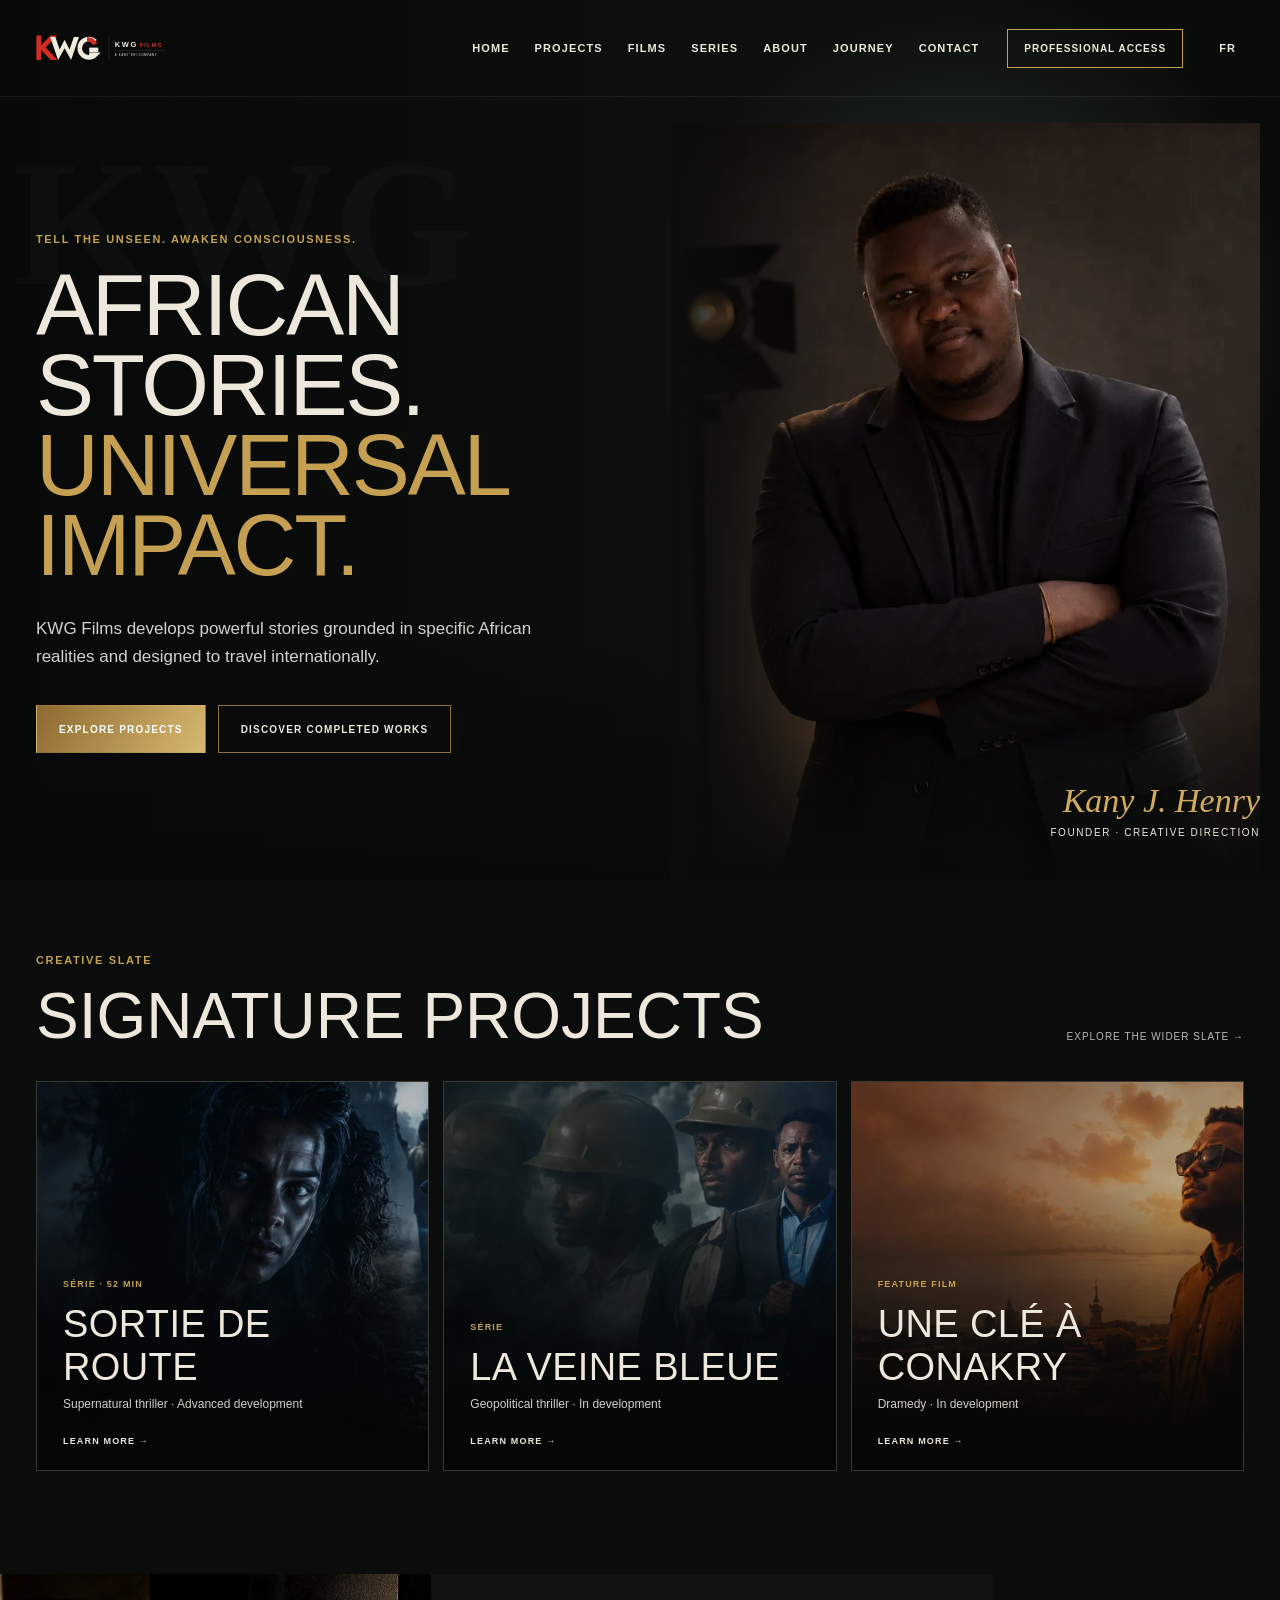
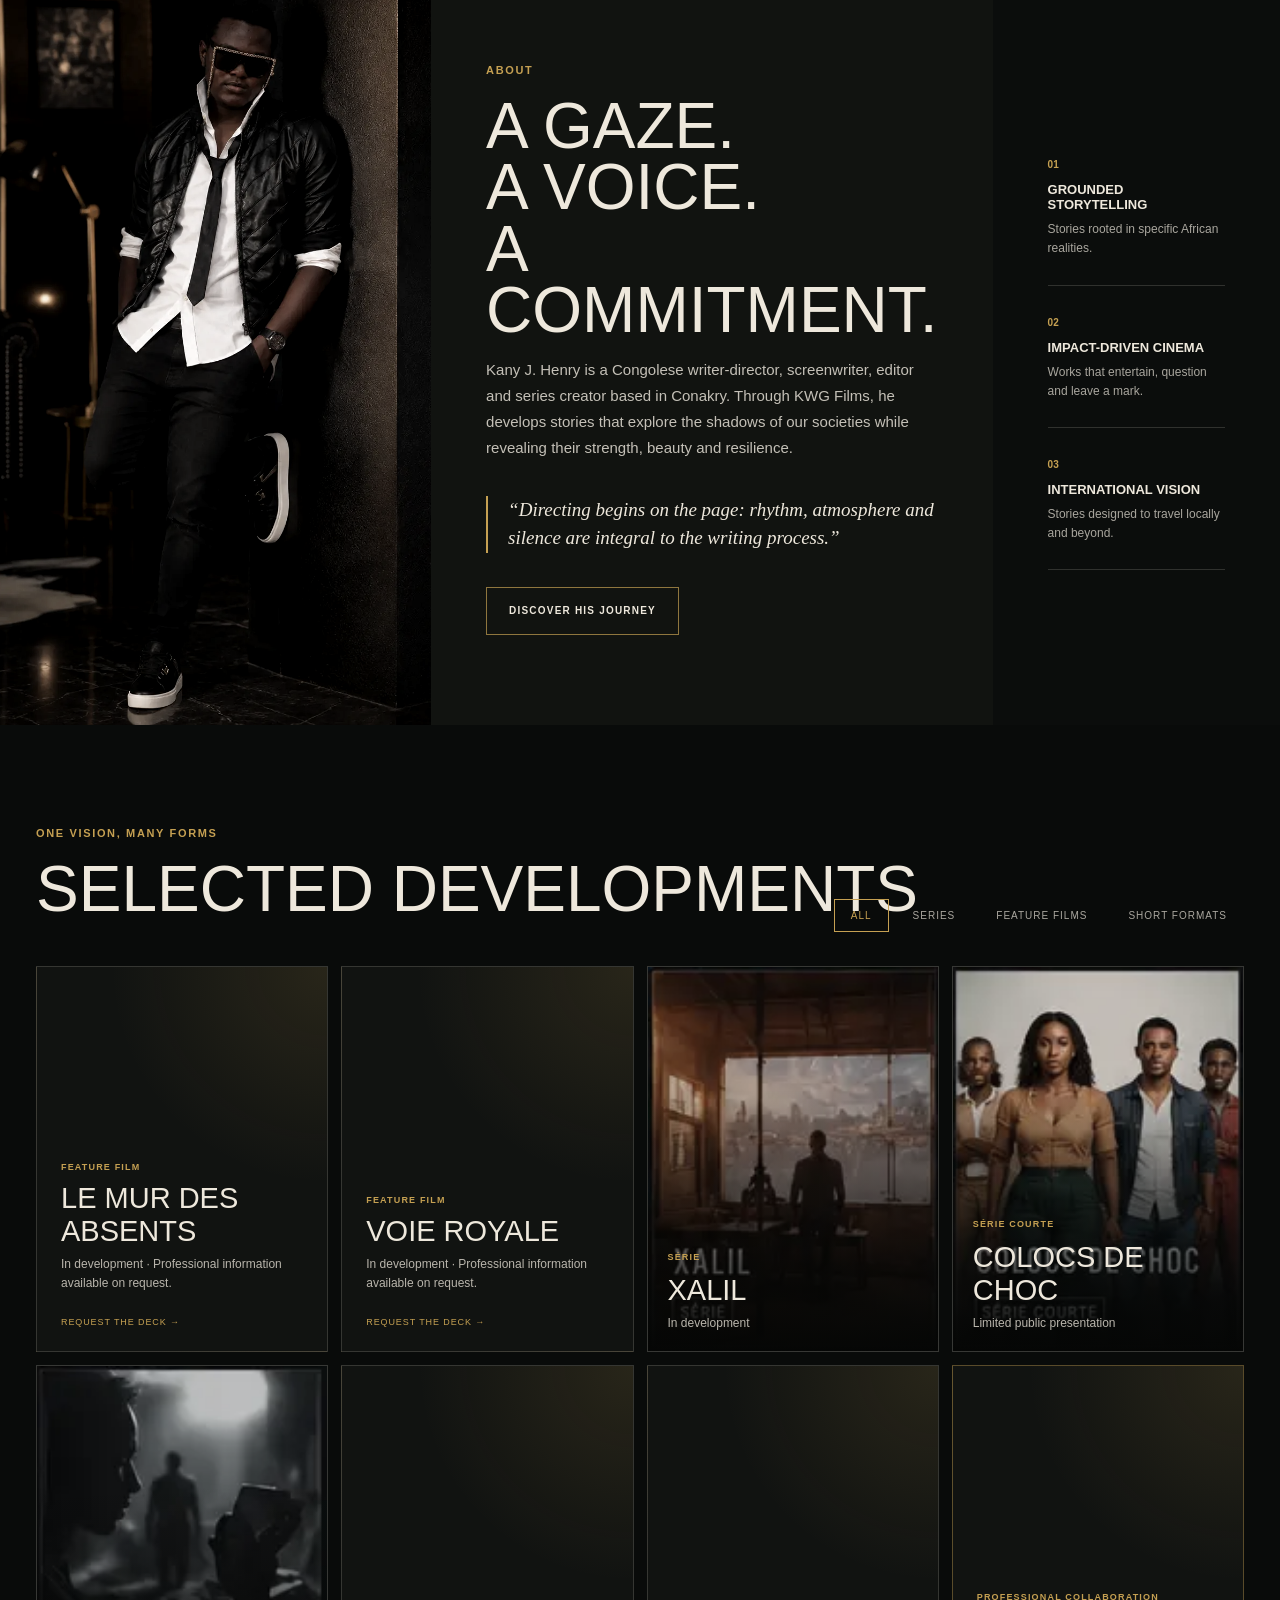
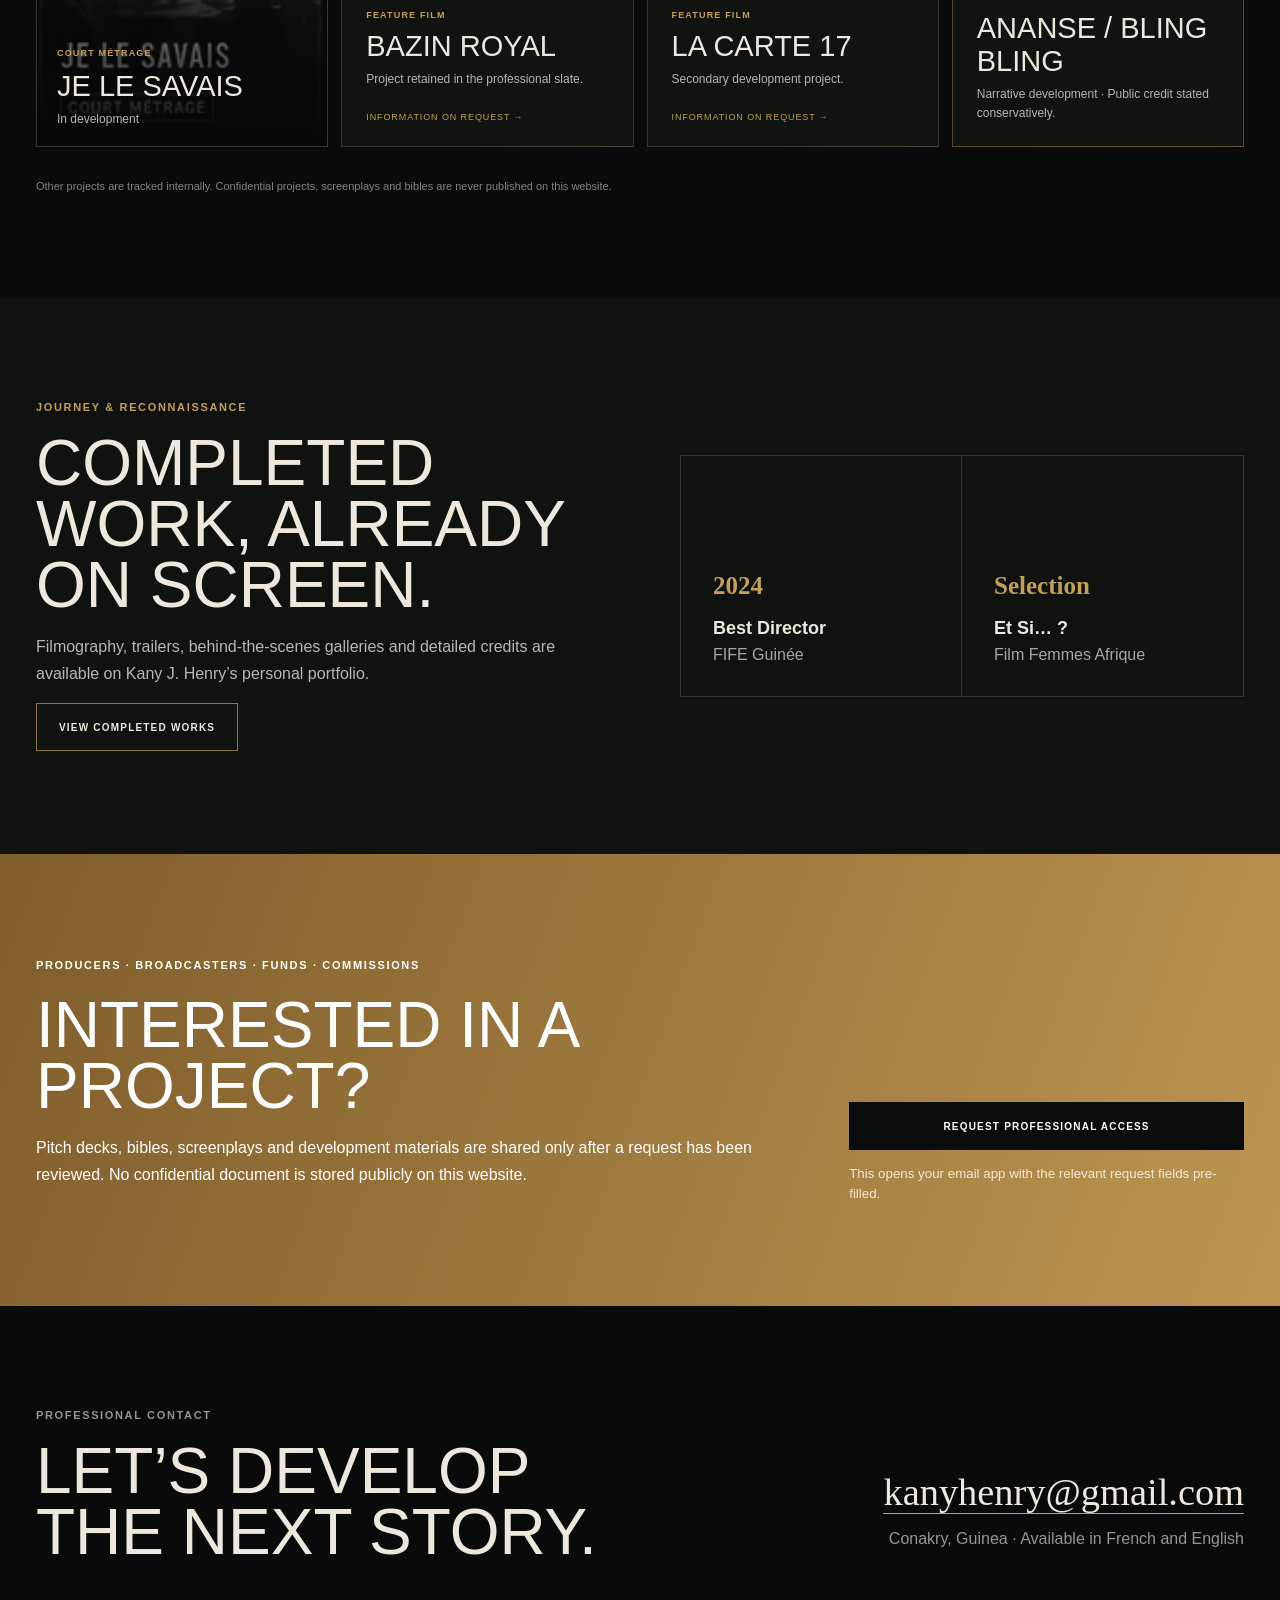
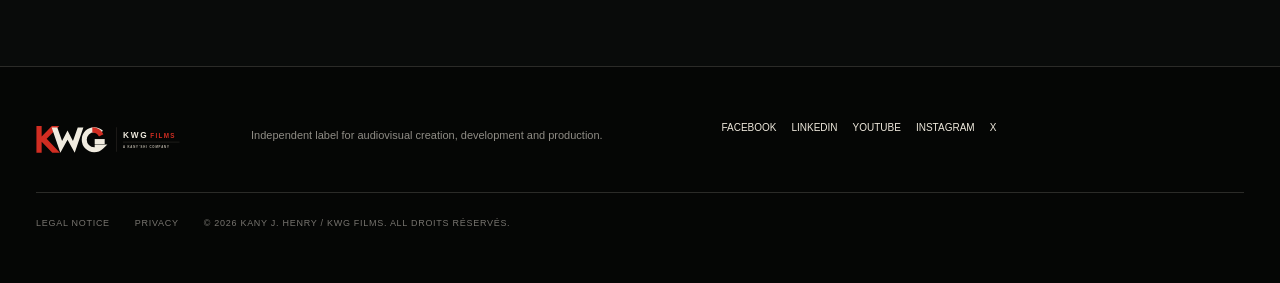
==== commit 4944e389: "Redesign KWG Films around premium cinematic direction" ====
--- a/en/index.html
+++ b/en/index.html
@@ -1,28 +1,68 @@
 <!doctype html>
 <html lang="en">
 <head>
-  <meta charset="utf-8"><meta name="viewport" content="width=device-width,initial-scale=1">
-  <title>KWG Films — African stories, cinematic vision</title>
-  <meta name="description" content="Independent film and television label founded by Kany J. Henry in Conakry. Series, feature films and story development.">
-  <link rel="canonical" href="https://kwgfilms.github.io/en/"><link rel="alternate" hreflang="fr" href="https://kwgfilms.github.io/"><link rel="alternate" hreflang="en" href="https://kwgfilms.github.io/en/"><link rel="alternate" hreflang="x-default" href="https://kwgfilms.github.io/">
-  <meta property="og:title" content="KWG Films"><meta property="og:description" content="African stories. Cinematic vision. International reach."><meta property="og:type" content="website"><meta property="og:url" content="https://kwgfilms.github.io/en/"><meta property="og:image" content="https://kwgfilms.github.io/public/images/dark-texture.jpg"><meta property="og:locale" content="en_US"><meta name="twitter:card" content="summary_large_image">
+  <meta charset="utf-8">
+  <meta name="viewport" content="width=device-width,initial-scale=1">
+  <title>KWG Films — African stories. Universal impact.</title>
+  <meta name="description" content="KWG Films is an independent audiovisual creation, development and production label founded by Kany J. Henry in Conakry.">
+  <link rel="canonical" href="https://kwgfilms.github.io/en/">
+  <link rel="alternate" hreflang="fr" href="https://kwgfilms.github.io/">
+  <link rel="alternate" hreflang="en" href="https://kwgfilms.github.io/en/">
+  <link rel="alternate" hreflang="x-default" href="https://kwgfilms.github.io/">
+  <meta property="og:title" content="KWG Films">
+  <meta property="og:description" content="African stories. Universal impact.">
+  <meta property="og:type" content="website"><meta property="og:url" content="https://kwgfilms.github.io/en/">
+  <meta property="og:image" content="https://kwgfilms.github.io/public/images/kany-hero.webp"><meta property="og:locale" content="en_US">
+  <meta name="twitter:card" content="summary_large_image">
   <link rel="icon" href="/favicon.svg" type="image/svg+xml"><link rel="stylesheet" href="/styles.css"><script defer src="/script.js"></script>
+  <script type="application/ld+json">{"@context":"https://schema.org","@type":"Organization","name":"KWG Films","alternateName":"Kany World Group Films","url":"https://kwgfilms.github.io/en/","founder":{"@type":"Person","name":"Kany J. Henry","url":"https://kany4real.github.io/"},"email":"mailto:kanyhenry@gmail.com","description":"Independent label for audiovisual creation, development and production.","address":{"@type":"PostalAddress","addressLocality":"Conakry","addressCountry":"GN"}}</script>
 </head>
 <body>
-  <a class="skip-link" href="#main">Skip to content</a>
-  <header class="site-header"><div class="shell nav-wrap"><a class="brand brand-image" href="/en/" aria-label="KWG Films"><img src="/kwg-logo.svg" alt="KWG Films — A Kany’shi Company"></a><nav aria-label="Main navigation"><a href="#studio">The label</a><a href="#projects">Projects</a><a href="#expertise">Expertise</a><a href="#founder">Founder</a><a href="#contact">Contact</a></nav><a class="language" href="/" lang="fr">FR</a><button class="nav-toggle" type="button" aria-expanded="false" aria-controls="mobile-menu" aria-label="Open menu">☰</button></div><div class="mobile-menu" id="mobile-menu" hidden><a href="#studio">The label</a><a href="#projects">Projects</a><a href="#expertise">Expertise</a><a href="#founder">Founder</a><a href="#contact">Contact</a></div></header>
-  <main id="main">
-    <section class="hero"><div class="hero-grain" aria-hidden="true"></div><div class="shell hero-inner"><p class="eyebrow">Kany World Group Films · Conakry</p><h1><span>KWG</span> Films</h1><p class="hero-statement">African stories.<br>Cinematic vision.<br>International reach.</p><div class="hero-actions"><a class="button button-primary" href="#projects">Explore our slate</a><a class="button button-ghost" href="#contact">Work with us</a></div></div><div class="hero-mark" aria-hidden="true">K</div></section>
-    <section class="intro section" id="studio"><div class="shell split-heading"><div><p class="eyebrow red">The label</p><h2>A creative banner for stories built to resonate.</h2></div><div class="intro-copy"><p>KWG Films is an independent film and television label founded by Congolese writer-director Kany J. Henry, based in Conakry.</p><p>We develop grounded, visually distinctive and emotionally resonant African stories designed to connect with audiences across the continent and beyond.</p><span class="signature">A Kany’shi Company</span></div></div></section>
-    <section class="projects section" id="projects"><div class="shell"><div class="section-head"><div><p class="eyebrow red">Current slate</p><h2>Signature projects</h2></div><p>Three projects in development, presented without disclosing confidential material.</p></div><div class="project-list">
-      <article class="project-card route"><div class="project-number">01</div><div class="project-content"><p class="project-meta">Series · 52 min · Supernatural thriller · Advanced development</p><h3>Sortie de Route</h3><p>In Yaoundé, a young ride-hailing driver and a disgraced inspector investigate impossible deaths linked to reflections and screens.</p><a href="https://kany4real.github.io/en/projects/sortie-de-route/">View public project page ↗</a></div><div class="project-art" aria-hidden="true"><span>Sortie de Route</span></div></article>
-      <article class="project-card veine"><div class="project-number">02</div><div class="project-content"><p class="project-meta">Series · Geopolitical thriller · Moral drama · In development</p><h3>La Veine Bleue</h3><p>Between Abidjan and Katanga, a lawyer sent to audit a mining group uncovers what its compliance reports conceal.</p><a href="https://kany4real.github.io/en/projects/la-veine-bleue/">View public project page ↗</a></div><div class="project-art" aria-hidden="true"><span>La Veine Bleue</span></div></article>
-      <article class="project-card conakry"><div class="project-number">03</div><div class="project-content"><p class="project-meta">Feature film · Urban family dramedy · In development</p><h3>Une Clé à Conakry</h3><p>In Conakry, a young man pretends to be engaged to secure his first room and discovers that freedom costs more than rent.</p><a href="https://kany4real.github.io/en/projects/une-cle-a-conakry/">View public project page ↗</a></div><div class="project-art" aria-hidden="true"><span>Une Clé à Conakry</span></div></article>
-    </div><div class="secondary-slate"><p class="eyebrow">Cinema selection</p><div><strong>Le Mur des Absents</strong><span>Feature film · In development</span></div><div><strong>Voie Royale</strong><span>Feature film · In development</span></div><a href="mailto:kanyhenry@gmail.com?subject=Professional%20enquiry%20—%20KWG%20Films">Professional information on request ↗</a></div></div></section>
-    <section class="expertise section" id="expertise"><div class="shell"><div class="section-head light"><div><p class="eyebrow">From concept to screen</p><h2>Expertise</h2></div><p>An integrated approach to storytelling and audiovisual craft.</p></div><div class="expertise-grid"><article><span>01</span><h3>Writing & development</h3><p>Concepts, screenplays, series bibles, story arcs and presentation materials.</p></article><article><span>02</span><h3>Directing</h3><p>Story-led direction for films, series and audiovisual content.</p></article><article><span>03</span><h3>Editing</h3><p>Building rhythm, tension and emotional coherence in the edit.</p></article><article><span>04</span><h3>Narrative development</h3><p>Project support, continuity, overall vision and story-world coherence.</p></article></div></div></section>
-    <section class="founder section" id="founder"><div class="shell founder-grid"><figure class="founder-image founder-portrait"><img src="/public/images/kany-portrait.webp" alt="Professional portrait of Kany J. Henry"><figcaption>Kany J. Henry · Founder and creative director</figcaption></figure><div class="founder-copy"><p class="eyebrow red">Founder & creative direction</p><h2>Kany J. Henry</h2><p class="founder-role">Writer-director · Screenwriter · Editor · Series creator</p><p>A Congolese filmmaker based in Conakry, Kany J. Henry develops genre films and series grounded in African realities. His work brings together writing, directing and story-world development.</p><a class="text-link" href="https://kany4real.github.io/en/about/">Explore his biography and filmography ↗</a></div></div></section>
-    <section class="contact section" id="contact"><div class="shell contact-grid"><div><p class="eyebrow">Development · Coproduction · Collaboration</p><h2>Let’s build the next story.</h2></div><div class="contact-actions"><a class="contact-mail" href="mailto:kanyhenry@gmail.com">kanyhenry@gmail.com</a><a class="button button-light" href="https://mail.google.com/mail/?view=cm&fs=1&to=kanyhenry@gmail.com" target="_blank" rel="noreferrer">Write with Gmail ↗</a><p>Conakry, Guinea · Available in French and English</p></div></div></section>
-  </main>
-  <footer><div class="shell footer-grid"><div><a class="brand brand-image footer-brand" href="/en/"><img src="/kwg-logo.svg" alt="KWG Films — A Kany’shi Company"></a><p>Independent film and television label · Conakry</p></div><div class="footer-links"><a href="https://kany4real.github.io/en/">Portfolio</a><a href="https://www.facebook.com/kany4real/">Facebook</a><a href="https://www.linkedin.com/in/kanyjhenry/">LinkedIn</a><a href="https://www.youtube.com/@kany4real">YouTube</a><a href="https://www.instagram.com/kany4real/">Instagram</a><a href="https://x.com/kany4real">X</a><a href="/en/legal/">Legal notice</a></div><div class="footer-meta"><a href="mailto:kanyhenry@gmail.com">kanyhenry@gmail.com</a><p>© 2026 Kany J. Henry · KWG Films.</p></div></div></footer>
-</body>
-</html>
+<a class="skip-link" href="#main">Skip to content</a>
+<header class="site-header"><div class="nav-shell">
+  <a class="brand" href="#accueil" aria-label="KWG Films — Home"><img src="/kwg-logo.svg" alt="KWG Films — A Kany’shi Company"></a>
+  <nav class="desktop-nav" aria-label="Main navigation"><a href="#accueil">Home</a><a href="#projets">Projects</a><a href="#films">Films</a><a href="#series">Series</a><a href="#apropos">About</a><a href="#parcours">Journey</a><a href="#contact">Contact</a></nav>
+  <a class="pro-button" href="#acces-pro">Professional access</a><a class="language" href="/" lang="fr">FR</a>
+  <button class="nav-toggle" type="button" aria-expanded="false" aria-controls="mobile-menu" aria-label="Open menu"><span></span><span></span></button>
+</div><div class="mobile-menu" id="mobile-menu" hidden><a href="#projets">Projects</a><a href="#films">Films</a><a href="#series">Series</a><a href="#apropos">About</a><a href="#parcours">Journey</a><a href="#contact">Contact</a><a href="#acces-pro">Professional access</a></div></header>
+
+<main id="main">
+  <section class="hero" id="accueil"><div class="hero-shade"></div><div class="hero-monogram" aria-hidden="true">KWG</div><div class="hero-copy">
+    <p class="kicker">Tell the unseen. Awaken consciousness.</p>
+    <h1>African stories.<br><em>Universal impact.</em></h1>
+    <p class="hero-intro">KWG Films develops powerful stories grounded in specific African realities and designed to travel internationally.</p>
+    <div class="hero-actions"><a class="button gold" href="#projets">Explore projects</a><a class="button outline" href="https://kany4real.github.io/en/works/">Discover completed works</a></div>
+  </div><figure class="hero-portrait"><img src="/public/images/kany-hero.webp" width="1024" height="1536" alt="Kany J. Henry, fondateur et directeur créatif de KWG Films"><figcaption><strong>Kany J. Henry</strong><span>Founder · Creative direction</span></figcaption></figure></section>
+
+  <section class="signature-projects section" id="projets"><div class="section-shell"><div class="section-title"><p class="kicker">Creative slate</p><h2>Signature projects</h2><a href="#univers">Explore the wider slate →</a></div>
+    <div class="signature-grid">
+      <a class="signature-card" href="https://kany4real.github.io/en/projects/sortie-de-route/"><img src="/public/images/project-sortie.webp" alt="Univers visuel de Sortie de Route"><div class="card-overlay"><span>Série · 52 min</span><h3>Sortie de Route</h3><p>Supernatural thriller · Advanced development</p><b>Learn more →</b></div></a>
+      <a class="signature-card" href="https://kany4real.github.io/en/projects/la-veine-bleue/"><img src="/public/images/project-veine.webp" alt="Univers visuel de La Veine Bleue"><div class="card-overlay"><span>Série</span><h3>La Veine Bleue</h3><p>Geopolitical thriller · In development</p><b>Learn more →</b></div></a>
+      <a class="signature-card" href="https://kany4real.github.io/en/projects/une-cle-a-conakry/"><img src="/public/images/project-conakry.webp" alt="Univers visuel de Une Clé à Conakry"><div class="card-overlay"><span>Feature film</span><h3>Une Clé à Conakry</h3><p>Dramedy · In development</p><b>Learn more →</b></div></a>
+    </div>
+  </div></section>
+
+  <section class="about section" id="apropos"><div class="about-image"><img src="/public/images/kany-about.webp" width="1024" height="1536" alt="Portrait éditorial de Kany J. Henry"></div><div class="about-copy"><p class="kicker">About</p><h2>A gaze.<br>A voice.<br>A commitment.</h2><p>Kany J. Henry is a Congolese writer-director, screenwriter, editor and series creator based in Conakry. Through KWG Films, he develops stories that explore the shadows of our societies while revealing their strength, beauty and resilience.</p><blockquote>“Directing begins on the page: rhythm, atmosphere and silence are integral to the writing process.”</blockquote><a class="button outline" href="https://kany4real.github.io/en/about/">Discover his journey</a></div><div class="pillars"><article><b>01</b><h3>Grounded storytelling</h3><p>Stories rooted in specific African realities.</p></article><article><b>02</b><h3>Impact-driven cinema</h3><p>Works that entertain, question and leave a mark.</p></article><article><b>03</b><h3>International vision</h3><p>Stories designed to travel locally and beyond.</p></article></div></section>
+
+  <section class="universe section" id="univers"><div class="section-shell"><div class="section-title"><p class="kicker">One vision, many forms</p><h2>Selected developments</h2></div>
+    <div class="filters" role="group" aria-label="Filter projects"><button class="active" data-filter="all">All</button><button data-filter="series" id="series">Series</button><button data-filter="films" id="films">Feature films</button><button data-filter="short">Short formats</button></div>
+    <div class="slate-grid">
+      <article class="slate-card slate-text" data-category="films"><span>Feature film</span><h3>Le Mur des Absents</h3><p>In development · Professional information available on request.</p><a href="mailto:kanyhenry@gmail.com?subject=Demande%20de%20dossier%20—%20Le%20Mur%20des%20Absents">Request the deck →</a></article>
+      <article class="slate-card slate-text" data-category="films"><span>Feature film</span><h3>Voie Royale</h3><p>In development · Professional information available on request.</p><a href="mailto:kanyhenry@gmail.com?subject=Demande%20de%20dossier%20—%20Voie%20Royale">Request the deck →</a></article>
+      <article class="slate-card slate-visual" data-category="series"><img src="/public/images/xalil.webp" alt="Univers visuel de Xalil"><div><span>Série</span><h3>Xalil</h3><p>In development</p></div></article>
+      <article class="slate-card slate-visual" data-category="series"><img src="/public/images/colocs.webp" alt="Univers visuel de Colocs de Choc"><div><span>Série courte</span><h3>Colocs de Choc</h3><p>Limited public presentation</p></div></article>
+      <article class="slate-card slate-visual" data-category="short"><img src="/public/images/je-le-savais.webp" alt="Univers visuel de Je le savais"><div><span>Court métrage</span><h3>Je le savais</h3><p>In development</p></div></article>
+      <article class="slate-card slate-text" data-category="films"><span>Feature film</span><h3>Bazin Royal</h3><p>Project retained in the professional slate.</p><a href="mailto:kanyhenry@gmail.com?subject=Informations%20professionnelles%20—%20Bazin%20Royal">Information on request →</a></article>
+      <article class="slate-card slate-text" data-category="films"><span>Feature film</span><h3>La Carte 17</h3><p>Secondary development project.</p><a href="mailto:kanyhenry@gmail.com?subject=Informations%20professionnelles%20—%20La%20Carte%2017">Information on request →</a></article>
+      <article class="slate-card slate-collab" data-category="series"><span>Professional collaboration</span><h3>Ananse / Bling Bling</h3><p>Narrative development · Public credit stated conservatively.</p></article>
+    </div><p class="confidential-note">Other projects are tracked internally. Confidential projects, screenplays and bibles are never published on this website.</p>
+  </div></section>
+
+  <section class="recognition section" id="parcours"><div class="section-shell recognition-grid"><div><p class="kicker">Journey & reconnaissance</p><h2>Completed work, already on screen.</h2><p>Filmography, trailers, behind-the-scenes galleries and detailed credits are available on Kany J. Henry’s personal portfolio.</p><a class="button outline" href="https://kany4real.github.io/en/works/">View completed works</a></div><div class="milestones"><article><strong>2024</strong><h3>Best Director</h3><p>FIFE Guinée</p></article><article><strong>Selection</strong><h3>Et Si… ?</h3><p>Film Femmes Afrique</p></article></div></div></section>
+
+  <section class="pro-access section" id="acces-pro"><div class="section-shell pro-grid"><div><p class="kicker">Producers · Broadcasters · Funds · Commissions</p><h2>Interested in a project?</h2><p>Pitch decks, bibles, screenplays and development materials are shared only after a request has been reviewed. No confidential document is stored publicly on this website.</p></div><div><a class="button dark" href="mailto:kanyhenry@gmail.com?subject=Demande%20d’accès%20professionnel%20—%20KWG%20Films&body=Nom%20:%0ASociété%20:%0AFonction%20:%0AProjet%20concerné%20:%0ADocument%20demandé%20:%0AMotif%20de%20la%20demande%20:%0A">Request professional access</a><small>This opens your email app with the relevant request fields pre-filled.</small></div></div></section>
+
+  <section class="contact section" id="contact"><div class="section-shell contact-grid"><div><p class="kicker">Professional contact</p><h2>Let’s develop the next story.</h2></div><div><a class="contact-email" href="mailto:kanyhenry@gmail.com">kanyhenry@gmail.com</a><p>Conakry, Guinea · Available in French and English</p></div></div></section>
+</main>
+<footer><div class="section-shell footer-grid"><a class="footer-logo" href="#accueil"><img src="/kwg-logo.svg" alt="KWG Films"></a><p>Independent label for audiovisual creation, development and production.</p><div class="socials"><a href="https://www.facebook.com/kany4real/">Facebook</a><a href="https://www.linkedin.com/in/kanyjhenry/">LinkedIn</a><a href="https://www.youtube.com/@kany4real">YouTube</a><a href="https://www.instagram.com/kany4real/">Instagram</a><a href="https://x.com/kany4real">X</a></div><div class="legal-links"><a href="/en/legal/">Legal notice</a><a href="/en/legal/#confidentialite">Privacy</a><span>© <span id="year">2026</span> Kany J. Henry / KWG Films. All droits réservés.</span></div></div></footer>
+</body></html>
--- a/styles.css
+++ b/styles.css
@@ -1,155 +1,6 @@
-:root { --ink:#090909; --coal:#121212; --ivory:#f0ebdf; --paper:#f7f3ea; --red:#b83226; --copper:#b57348; --line:rgba(240,235,223,.2); }
-* { box-sizing:border-box; }
-html { scroll-behavior:smooth; }
-body { margin:0; background:var(--paper); color:var(--ink); font-family:Arial,Helvetica,sans-serif; }
-a { color:inherit; text-decoration:none; }
-.shell { width:min(1180px,calc(100% - 48px)); margin:0 auto; }
-.section { padding:112px 0; }
-.eyebrow { margin:0 0 22px; font-size:12px; font-weight:700; letter-spacing:.19em; text-transform:uppercase; }
-.eyebrow.red { color:var(--red); }
-h1,h2,h3,p { margin-top:0; }
-h2 { margin-bottom:0; font-family:Georgia,"Times New Roman",serif; font-size:clamp(42px,5vw,74px); font-weight:400; line-height:.98; letter-spacing:-.04em; }
-.skip-link { position:fixed; left:16px; top:-80px; z-index:99; padding:12px 16px; background:var(--ivory); color:var(--ink); }
-.skip-link:focus { top:16px; }
-.site-header { position:absolute; inset:0 0 auto; z-index:20; color:var(--ivory); border-bottom:1px solid var(--line); }
-.nav-wrap { min-height:92px; display:flex; align-items:center; gap:42px; }
-.brand { position:relative; display:grid; grid-template-columns:auto auto; align-items:baseline; column-gap:6px; line-height:1; }
-.brand strong { font-family:Georgia,"Times New Roman",serif; font-size:27px; font-weight:400; }
-.brand span { font-size:13px; letter-spacing:.24em; }
-.brand em { grid-column:1 / -1; margin-top:5px; font-size:8px; font-style:normal; letter-spacing:.12em; color:#bdb5a8; }
-.brand-image { display:block; width:230px; line-height:0; }
-.brand-image img { display:block; width:100%; height:auto; }
-nav { display:flex; gap:28px; margin-left:auto; }
-nav a,.language { position:relative; font-size:12px; font-weight:700; letter-spacing:.09em; text-transform:uppercase; }
-nav a::after { content:""; position:absolute; left:0; bottom:-7px; width:0; height:1px; background:var(--red); transition:width .25s ease; }
-nav a:hover::after,nav a:focus-visible::after { width:100%; }
-.language { border:1px solid rgba(255,255,255,.35); padding:9px 10px; }
-.nav-toggle { display:none; width:44px; height:44px; border:1px solid rgba(255,255,255,.35); background:transparent; color:white; font-size:20px; cursor:pointer; }
-.mobile-menu { display:none; }
-.hero { position:relative; min-height:880px; overflow:hidden; display:flex; align-items:flex-end; padding:160px 0 96px; color:var(--ivory); background:radial-gradient(circle at 75% 32%,rgba(184,50,38,.19),transparent 32%),linear-gradient(115deg,#050505 0%,#111 55%,#050505 100%); }
-.hero::before { content:""; position:absolute; inset:0; opacity:.2; background-image:url('/public/images/dark-texture.jpg'); background-size:cover; mix-blend-mode:screen; }
-.hero::after { content:""; position:absolute; inset:0; background:linear-gradient(90deg,transparent 49.9%,rgba(255,255,255,.06) 50%,transparent 50.1%); }
-.hero-grain { position:absolute; inset:0; opacity:.18; background-image:repeating-linear-gradient(115deg,transparent 0 7px,rgba(255,255,255,.035) 8px); }
-.hero-inner { position:relative; z-index:2; }
-.hero h1 { margin:0; font-family:Georgia,"Times New Roman",serif; font-size:clamp(86px,16vw,220px); font-weight:400; line-height:.72; letter-spacing:-.075em; }
-.hero h1 span { color:var(--red); }
-.hero-statement { margin:62px 0 0; max-width:760px; font-family:Georgia,"Times New Roman",serif; font-size:clamp(32px,4.6vw,66px); line-height:1.03; letter-spacing:-.035em; }
-.hero-actions { display:flex; flex-wrap:wrap; gap:12px; margin-top:42px; }
-.button { display:inline-flex; min-height:48px; align-items:center; justify-content:center; padding:0 22px; border:1px solid transparent; font-size:12px; font-weight:700; letter-spacing:.08em; text-transform:uppercase; transition:all .25s ease; }
-.button-primary { background:var(--red); color:white; }
-.button-primary:hover { background:#d14335; }
-.button-ghost { border-color:rgba(255,255,255,.35); }
-.button-ghost:hover { background:var(--ivory); color:var(--ink); }
-.hero-mark { position:absolute; right:-.06em; bottom:-.25em; font-family:Georgia,serif; font-size:560px; line-height:1; color:transparent; -webkit-text-stroke:1px rgba(255,255,255,.08); transform:rotate(-7deg); }
-.split-heading { display:grid; grid-template-columns:1.25fr .75fr; gap:100px; align-items:start; }
-.intro-copy { padding-top:38px; font-size:19px; line-height:1.65; }
-.intro-copy p { margin-bottom:22px; }
-.signature { display:inline-block; margin-top:18px; padding-top:18px; border-top:1px solid #c8c0b3; font-family:Georgia,serif; font-style:italic; }
-.projects { background:#ded7c9; }
-.section-head { display:grid; grid-template-columns:1fr 380px; gap:70px; align-items:end; margin-bottom:64px; }
-.section-head>p { margin:0; color:#514c44; font-size:16px; line-height:1.6; }
-.project-list { border-top:1px solid rgba(0,0,0,.25); }
-.project-card { position:relative; display:grid; grid-template-columns:70px 1fr 360px; gap:32px; min-height:330px; padding:38px 0; border-bottom:1px solid rgba(0,0,0,.25); overflow:hidden; }
-.project-number { font-family:Georgia,serif; font-size:18px; color:#766e63; }
-.project-content { position:relative; z-index:2; max-width:590px; }
-.project-meta { margin-bottom:28px; color:#5c554d; font-size:11px; font-weight:700; letter-spacing:.09em; text-transform:uppercase; }
-.project-card h3 { margin-bottom:24px; font-family:Georgia,serif; font-size:clamp(40px,5vw,68px); font-weight:400; line-height:1; letter-spacing:-.04em; }
-.project-content>p:not(.project-meta) { max-width:590px; margin-bottom:30px; font-size:17px; line-height:1.6; }
-.project-content a,.text-link { font-size:12px; font-weight:700; letter-spacing:.08em; text-transform:uppercase; border-bottom:1px solid currentColor; padding-bottom:5px; }
-.project-art { position:relative; min-height:250px; display:flex; align-items:flex-end; padding:24px; color:white; isolation:isolate; overflow:hidden; }
-.project-art::before { content:""; position:absolute; inset:0; z-index:-2; background:#121212; }
-.project-art::after { content:""; position:absolute; inset:0; z-index:-1; background:repeating-linear-gradient(120deg,transparent 0 12px,rgba(255,255,255,.07) 13px); }
-.project-art span { font-family:Georgia,serif; font-size:28px; }
-.route .project-art::before { background:linear-gradient(140deg,#050b0f,#16303a 60%,#090909); }
-.veine .project-art::before { background:linear-gradient(140deg,#14243c,#224d60 65%,#b57348); }
-.conakry .project-art::before { background:linear-gradient(140deg,#493122,#c3823f 60%,#38513e); }
-.secondary-slate { display:grid; grid-template-columns:180px 1fr 1fr 1.2fr; gap:26px; align-items:center; margin-top:54px; padding:28px 0; border-top:1px solid rgba(0,0,0,.25); border-bottom:1px solid rgba(0,0,0,.25); }
-.secondary-slate p { margin:0; }
-.secondary-slate div { display:grid; gap:6px; }
-.secondary-slate span { color:#655e55; font-size:12px; }
-.secondary-slate a { font-size:12px; font-weight:700; line-height:1.5; text-transform:uppercase; }
-.expertise { background:var(--ink); color:var(--ivory); }
-.section-head.light>p { color:#aaa195; }
-.expertise-grid { display:grid; grid-template-columns:repeat(4,1fr); margin-top:72px; border-top:1px solid var(--line); border-left:1px solid var(--line); }
-.expertise-grid article { min-height:280px; padding:26px; border-right:1px solid var(--line); border-bottom:1px solid var(--line); }
-.expertise-grid span { color:var(--red); font-family:Georgia,serif; }
-.expertise-grid h3 { margin:70px 0 20px; font-family:Georgia,serif; font-size:26px; font-weight:400; }
-.expertise-grid p { color:#bdb5a8; font-size:14px; line-height:1.65; }
-.founder { background:var(--paper); }
-.founder-grid { display:grid; grid-template-columns:1.1fr .9fr; gap:90px; align-items:center; }
-.founder-image { margin:0; }
-.founder-image img { display:block; width:100%; aspect-ratio:4/3; object-fit:cover; filter:saturate(.78) contrast(1.05); }
-.founder-portrait img { aspect-ratio:4/5; object-position:center top; filter:saturate(.88) contrast(1.04); }
-.founder-image figcaption { margin-top:10px; color:#756e64; font-size:10px; letter-spacing:.12em; text-transform:uppercase; }
-.founder-copy h2 { margin-bottom:20px; }
-.founder-role { color:var(--red); font-size:12px; font-weight:700; letter-spacing:.08em; text-transform:uppercase; }
-.founder-copy>p:not(.eyebrow):not(.founder-role) { margin:32px 0; font-size:18px; line-height:1.7; }
-.contact { background:var(--red); color:white; }
-.contact-grid { display:grid; grid-template-columns:1.15fr .85fr; gap:90px; align-items:end; }
-.contact h2 { max-width:700px; }
-.contact-actions { display:flex; flex-direction:column; align-items:flex-start; gap:24px; }
-.contact-mail { font-family:Georgia,serif; font-size:clamp(24px,3vw,38px); border-bottom:1px solid rgba(255,255,255,.7); }
-.button-light { background:white; color:var(--red); }
-.contact-actions p { margin:0; color:#f4ccc7; font-size:13px; }
-footer { padding:64px 0; background:#050505; color:var(--ivory); }
-.footer-grid { display:grid; grid-template-columns:1fr 1fr 1fr; gap:50px; }
-.footer-brand { display:inline-grid; }
-.footer-brand.brand-image { display:block; width:260px; }
-.footer-grid>div>p { margin:20px 0 0; color:#8e887f; font-size:11px; }
-.footer-links { display:grid; grid-template-columns:repeat(2,1fr); gap:13px; align-content:start; font-size:12px; text-transform:uppercase; letter-spacing:.08em; }
-.footer-meta { text-align:right; font-size:13px; }
-.legal-page { min-height:70vh; padding:170px 0 100px; background:var(--paper); }
-.legal-page .shell { max-width:850px; }
-.legal-page h1 { margin:0 0 38px; font-family:Georgia,"Times New Roman",serif; font-size:clamp(52px,8vw,96px); font-weight:400; letter-spacing:-.05em; }
-.legal-page h2 { margin:54px 0 18px; font-size:32px; }
-.legal-page p,.legal-page li { font-size:16px; line-height:1.75; }
-.legal-page a { border-bottom:1px solid currentColor; }
-.simple-header { position:relative; background:#080808; }
-.error-page { min-height:100vh; display:grid; place-items:center; background:#080808; color:var(--ivory); text-align:center; }
-.error-page h1 { margin:0; font-family:Georgia,serif; font-size:clamp(100px,22vw,260px); font-weight:400; color:var(--red); }
-.error-page p { font-family:Georgia,serif; font-size:28px; }
-
-@media (max-width:900px) {
-  .shell { width:min(100% - 32px,720px); }
-  .section { padding:82px 0; }
-  nav { display:none; }
-  .language { margin-left:auto; }
-  .nav-toggle { display:block; }
-  .mobile-menu { position:fixed; inset:92px 0 auto; z-index:19; padding:28px 24px 38px; background:#080808; border-bottom:1px solid rgba(255,255,255,.15); }
-  .mobile-menu:not([hidden]) { display:grid; gap:22px; }
-  .mobile-menu a { color:var(--ivory); font-family:Georgia,serif; font-size:26px; }
-  .hero { min-height:760px; }
-  .split-heading,.founder-grid,.contact-grid { grid-template-columns:1fr; gap:52px; }
-  .section-head { grid-template-columns:1fr; gap:24px; align-items:start; }
-  .project-card { grid-template-columns:46px 1fr; }
-  .project-art { grid-column:2; }
-  .secondary-slate { grid-template-columns:1fr 1fr; }
-  .secondary-slate .eyebrow,.secondary-slate a { grid-column:1/-1; }
-  .expertise-grid { grid-template-columns:repeat(2,1fr); }
-  .footer-grid { grid-template-columns:1fr 1fr; }
-  .footer-meta { grid-column:1/-1; text-align:left; }
-}
-
-@media (max-width:560px) {
-  .shell { width:calc(100% - 28px); }
-  .nav-wrap { min-height:78px; }
-  .mobile-menu { inset-block-start:78px; }
-  .brand strong { font-size:23px; }
-  .brand-image { width:190px; }
-  .hero { min-height:700px; padding-bottom:58px; }
-  .hero h1 { font-size:clamp(72px,25vw,120px); line-height:.82; }
-  .hero-statement { margin-top:42px; }
-  .hero-actions { flex-direction:column; align-items:stretch; }
-  .project-card { grid-template-columns:1fr; gap:16px; }
-  .project-number,.project-art { grid-column:1; }
-  .project-art { min-height:210px; }
-  .secondary-slate { grid-template-columns:1fr; }
-  .secondary-slate .eyebrow,.secondary-slate a { grid-column:1; }
-  .expertise-grid { grid-template-columns:1fr; }
-  .expertise-grid article { min-height:230px; }
-  .expertise-grid h3 { margin-top:48px; }
-  .footer-grid { grid-template-columns:1fr; }
-  .footer-meta { grid-column:auto; }
-}
-
-@media (prefers-reduced-motion:reduce) { html { scroll-behavior:auto; } * { transition:none !important; } }
+:root{--black:#080a09;--coal:#101311;--panel:#151815;--ivory:#eee8dc;--muted:#aaa79f;--gold:#c5a052;--gold2:#8d6a31;--red:#b71f24;--line:rgba(238,232,220,.16)}*{box-sizing:border-box}html{scroll-behavior:smooth}body{margin:0;background:var(--black);color:var(--ivory);font-family:Arial,Helvetica,sans-serif;overflow-x:hidden}a{color:inherit;text-decoration:none}img{display:block;max-width:100%}.skip-link{position:fixed;left:16px;top:-70px;z-index:100;padding:12px 16px;background:var(--gold);color:#111}.skip-link:focus{top:16px}.section-shell,.nav-shell{width:min(1440px,calc(100% - 72px));margin:auto}.section{padding:clamp(76px,8vw,130px) 0}.site-header{position:absolute;inset:0 0 auto;z-index:30;border-bottom:1px solid rgba(255,255,255,.08)}.nav-shell{min-height:96px;display:flex;align-items:center;gap:28px}.brand{width:136px;line-height:0}.brand img{width:100%}.desktop-nav{display:flex;gap:25px;margin-left:auto}.desktop-nav a,.language{font-size:11px;font-weight:700;letter-spacing:.1em;text-transform:uppercase}.desktop-nav a{position:relative}.desktop-nav a:after{content:"";position:absolute;left:0;bottom:-9px;width:0;height:1px;background:var(--gold);transition:.25s}.desktop-nav a:hover:after,.desktop-nav a:focus-visible:after{width:100%}.pro-button{padding:13px 16px;border:1px solid var(--gold);font-size:10px;font-weight:700;letter-spacing:.1em;text-transform:uppercase}.language{padding:8px}.nav-toggle{display:none;margin-left:auto;width:44px;height:44px;border:1px solid var(--line);background:none;padding:12px}.nav-toggle span{display:block;height:1px;background:white;margin:6px 0}.mobile-menu{display:none}.hero{position:relative;min-height:880px;display:flex;align-items:flex-end;padding:160px max(36px,calc((100vw - 1440px)/2)) 92px;overflow:hidden;background:radial-gradient(circle at 76% 36%,#26332e 0,transparent 29%),linear-gradient(90deg,#080a09 0%,#0d100f 52%,#090b0a 100%)}.hero-shade{position:absolute;inset:0;background:linear-gradient(90deg,rgba(6,8,7,.2) 42%,rgba(6,8,7,0) 65%),linear-gradient(0deg,#080a09 0,transparent 28%)}.hero-monogram{position:absolute;left:1%;top:120px;font-family:Georgia,serif;font-size:180px;font-weight:700;color:rgba(255,255,255,.025)}.hero-copy{position:relative;z-index:3;width:min(700px,55%);padding-bottom:35px}.kicker{margin:0 0 20px;color:var(--gold);font-size:11px;font-weight:800;letter-spacing:.15em;text-transform:uppercase}.hero h1{margin:0;font-family:Impact,"Arial Narrow",sans-serif;font-size:clamp(58px,6.8vw,105px);font-weight:400;line-height:.92;letter-spacing:-.025em;text-transform:uppercase}.hero h1 em{color:var(--gold);font-style:normal}.hero-intro{max-width:540px;margin:30px 0 0;color:#d4d1ca;font-size:17px;line-height:1.65}.hero-actions{display:flex;flex-wrap:wrap;gap:12px;margin-top:34px}.button{display:inline-flex;min-height:48px;align-items:center;justify-content:center;padding:0 22px;border:1px solid transparent;font-size:10px;font-weight:800;letter-spacing:.12em;text-transform:uppercase;transition:.25s}.button.gold{background:linear-gradient(120deg,var(--gold2),#d8b96f);color:#fff}.button.outline{border-color:rgba(197,160,82,.7)}.button:hover{transform:translateY(-2px);filter:brightness(1.1)}.hero-portrait{position:absolute;z-index:2;right:max(20px,calc((100vw - 1440px)/2));bottom:0;width:min(46vw,630px);height:86%;margin:0}.hero-portrait:after{content:"";position:absolute;inset:0;background:linear-gradient(90deg,#0b0d0c 0,transparent 28%),linear-gradient(0deg,#080a09 0,transparent 25%)}.hero-portrait img{width:100%;height:100%;object-fit:cover;object-position:center top;filter:saturate(.78) contrast(1.08)}.hero-portrait figcaption{position:absolute;z-index:2;right:0;bottom:42px;display:grid;text-align:right}.hero-portrait strong{font-family:Georgia,serif;color:#d2aa60;font-size:34px;font-style:italic;font-weight:400}.hero-portrait span{margin-top:7px;font-size:10px;letter-spacing:.16em;text-transform:uppercase}.signature-projects{padding-top:74px;background:#0b0d0c}.section-title{display:grid;grid-template-columns:1fr auto;align-items:end;margin-bottom:34px}.section-title .kicker{grid-column:1/-1}.section-title h2,.about h2,.recognition h2,.pro-access h2,.contact h2{margin:0;font-family:Impact,"Arial Narrow",sans-serif;font-size:clamp(42px,5vw,76px);font-weight:400;line-height:.96;text-transform:uppercase}.section-title>a{padding-bottom:5px;color:#bcb8ae;font-size:10px;letter-spacing:.1em;text-transform:uppercase}.signature-grid{display:grid;grid-template-columns:repeat(3,1fr);gap:14px}.signature-card{position:relative;min-height:390px;overflow:hidden;border:1px solid var(--line);background:#151816}.signature-card img{width:100%;height:100%;object-fit:cover;transition:transform .6s ease}.signature-card:after{content:"";position:absolute;inset:0;background:linear-gradient(0deg,rgba(4,5,4,.98),rgba(4,5,4,.08) 75%)}.signature-card:hover img{transform:scale(1.035)}.card-overlay{position:absolute;z-index:2;inset:auto 26px 24px}.card-overlay span,.slate-card span{color:var(--gold);font-size:9px;font-weight:800;letter-spacing:.13em;text-transform:uppercase}.card-overlay h3{margin:12px 0 8px;font-family:Impact,"Arial Narrow",sans-serif;font-size:38px;font-weight:400;letter-spacing:.01em;text-transform:uppercase}.card-overlay p{margin:0;color:#d1cec6;font-size:12px}.card-overlay b{display:block;margin-top:25px;font-size:9px;letter-spacing:.13em;text-transform:uppercase}.about{display:grid;grid-template-columns:1.05fr .85fr .7fr;padding:0;background:#111310}.about-image{min-height:690px}.about-image img{width:100%;height:100%;object-fit:cover;object-position:center top;filter:grayscale(.5) contrast(1.12)}.about-copy{padding:90px 55px}.about-copy p:not(.kicker){color:#c4c0b7;font-size:15px;line-height:1.75}.about-copy blockquote{margin:34px 0;padding-left:20px;border-left:2px solid var(--gold);font-family:Georgia,serif;font-size:19px;font-style:italic;line-height:1.5}.pillars{display:grid;align-content:center;padding:55px;background:#0b0d0c}.pillars article{padding:26px 0;border-bottom:1px solid var(--line)}.pillars b{color:var(--gold);font-size:10px}.pillars h3{margin:10px 0 8px;font-size:13px;text-transform:uppercase}.pillars p{margin:0;color:#a9a69e;font-size:12px;line-height:1.6}.universe{background:#090b0a}.filters{display:flex;justify-content:flex-end;gap:7px;margin:-55px 0 34px}.filters button{padding:10px 16px;border:1px solid transparent;background:none;color:#aaa79f;font-size:10px;letter-spacing:.1em;text-transform:uppercase;cursor:pointer}.filters button.active{border-color:var(--gold);color:var(--gold)}.slate-grid{display:grid;grid-template-columns:repeat(4,1fr);gap:13px}.slate-card{position:relative;min-height:340px;border:1px solid var(--line);background:#131614;overflow:hidden}.slate-card[hidden]{display:none}.slate-visual img{width:100%;height:100%;object-fit:cover;filter:saturate(.65);transition:.4s}.slate-visual:after{content:"";position:absolute;inset:0;background:linear-gradient(0deg,rgba(5,6,5,.98),transparent 68%)}.slate-visual>div{position:absolute;z-index:2;inset:auto 20px 18px}.slate-card h3{margin:10px 0 7px;font-family:Impact,"Arial Narrow",sans-serif;font-size:29px;font-weight:400;text-transform:uppercase}.slate-card p{margin:0;color:#b9b5ac;font-size:12px;line-height:1.55}.slate-text,.slate-collab{display:flex;flex-direction:column;justify-content:flex-end;padding:24px;background:radial-gradient(circle at top right,rgba(197,160,82,.13),transparent 45%),#111311}.slate-text a{margin-top:24px;color:var(--gold);font-size:9px;letter-spacing:.1em;text-transform:uppercase}.slate-collab{border-color:rgba(197,160,82,.4)}.confidential-note{max-width:800px;margin:30px 0 0;color:#86837d;font-size:11px;line-height:1.7}.recognition{background:#101210}.recognition-grid{display:grid;grid-template-columns:1fr 1fr;gap:80px;align-items:center}.recognition-grid>div>p:not(.kicker){max-width:620px;color:#bbb7ae;line-height:1.7}.milestones{display:grid;grid-template-columns:1fr 1fr;border:1px solid var(--line)}.milestones article{min-height:240px;padding:32px;border-right:1px solid var(--line);display:flex;flex-direction:column;justify-content:end}.milestones article:last-child{border:0}.milestones strong{color:var(--gold);font-family:Georgia,serif;font-size:25px}.milestones h3{margin:18px 0 7px;font-size:18px}.milestones p{margin:0;color:#a9a69e}.pro-access{background:linear-gradient(110deg,#7f5d2b,#bd9552);color:#fff}.pro-grid{display:grid;grid-template-columns:1.3fr .7fr;gap:80px;align-items:end}.pro-access .kicker{color:#fff}.pro-access p{max-width:760px;line-height:1.7}.pro-grid>div:last-child{display:grid;gap:14px}.button.dark{background:#0a0c0b}.pro-grid small{color:#f4ead7;line-height:1.5}.contact{background:#090b0a}.contact-grid{display:grid;grid-template-columns:1fr 1fr;gap:80px;align-items:end}.contact-grid>div:last-child{text-align:right}.contact-email{font-family:Georgia,serif;font-size:clamp(24px,3vw,42px);border-bottom:1px solid var(--gold)}.contact-grid p{color:#98958e}footer{padding:55px 0;background:#050605;border-top:1px solid var(--line)}.footer-grid{display:grid;grid-template-columns:180px 1fr 1.2fr;gap:35px;align-items:start}.footer-logo img{width:150px}.footer-grid>p{margin:5px 0;color:#8f8c85;font-size:11px;line-height:1.6}.socials{display:flex;flex-wrap:wrap;gap:15px;font-size:10px;text-transform:uppercase}.legal-links{grid-column:1/-1;display:flex;flex-wrap:wrap;gap:25px;padding-top:25px;border-top:1px solid var(--line);color:#77746f;font-size:9px;letter-spacing:.08em;text-transform:uppercase}
+@media(max-width:1100px){.desktop-nav{display:none}.language{margin-left:auto}.nav-toggle{display:block}.mobile-menu:not([hidden]){display:grid;position:fixed;inset:96px 0 auto;padding:30px 36px;background:#080a09;border-bottom:1px solid var(--line);gap:20px}.mobile-menu a{font-family:Georgia,serif;font-size:24px}.hero-copy{width:58%}.hero-portrait{right:0;width:50vw}.about{grid-template-columns:1fr 1fr}.pillars{grid-column:1/-1;grid-template-columns:repeat(3,1fr);gap:25px}.slate-grid{grid-template-columns:repeat(2,1fr)}}
+@media(max-width:720px){.section-shell,.nav-shell{width:calc(100% - 28px)}.nav-shell{min-height:78px}.brand{width:110px}.pro-button{display:none}.mobile-menu:not([hidden]){inset:78px 0 auto}.hero{min-height:820px;padding:120px 14px 40px;align-items:flex-start}.hero-copy{width:100%;padding:0;z-index:4}.hero h1{font-size:clamp(47px,15vw,72px)}.hero-intro{max-width:88%;font-size:14px}.hero-actions{display:grid;width:78%}.hero-portrait{width:76%;height:60%;right:-13%;bottom:0;opacity:.86}.hero-portrait figcaption{right:18%;bottom:24px}.hero-portrait strong{font-size:24px}.signature-grid{grid-template-columns:1fr}.signature-card{min-height:360px}.section-title{grid-template-columns:1fr}.section-title>a{margin-top:18px}.about{grid-template-columns:1fr}.about-image{min-height:540px}.about-copy{padding:65px 22px}.pillars{grid-column:auto;grid-template-columns:1fr;padding:35px 22px}.filters{justify-content:flex-start;overflow-x:auto;margin:24px 0 28px;padding-bottom:8px}.filters button{white-space:nowrap}.slate-grid{grid-template-columns:1fr}.slate-card{min-height:310px}.recognition-grid,.pro-grid,.contact-grid{grid-template-columns:1fr;gap:45px}.milestones{grid-template-columns:1fr}.milestones article{min-height:180px;border-right:0;border-bottom:1px solid var(--line)}.contact-grid>div:last-child{text-align:left}.footer-grid{grid-template-columns:1fr}.socials{margin-top:10px}}
+@media(prefers-reduced-motion:reduce){html{scroll-behavior:auto}*{transition:none!important}}
+.simple-header{position:relative;background:#080a09}.simple-header .language{margin-left:auto}.legal-page{min-height:75vh;padding:150px 0 100px;background:#101210}.legal-shell{width:min(850px,calc(100% - 36px));margin:auto}.legal-page h1{margin:0 0 42px;font-family:Impact,"Arial Narrow",sans-serif;font-size:clamp(52px,8vw,96px);font-weight:400;text-transform:uppercase}.legal-page h2{margin:52px 0 16px;font-family:Georgia,serif;font-size:30px;font-weight:400}.legal-page p,.legal-page li{color:#c1bdb4;font-size:16px;line-height:1.75}.legal-page a{color:var(--gold);border-bottom:1px solid currentColor}
+.error-page{min-height:100vh;display:grid;place-items:center;text-align:center;background:#080a09}.error-page h1{margin:0;color:var(--gold);font-family:Impact,"Arial Narrow",sans-serif;font-size:clamp(120px,25vw,300px);font-weight:400}.error-page p{margin:0 0 30px;font-family:Georgia,serif;font-size:25px}
